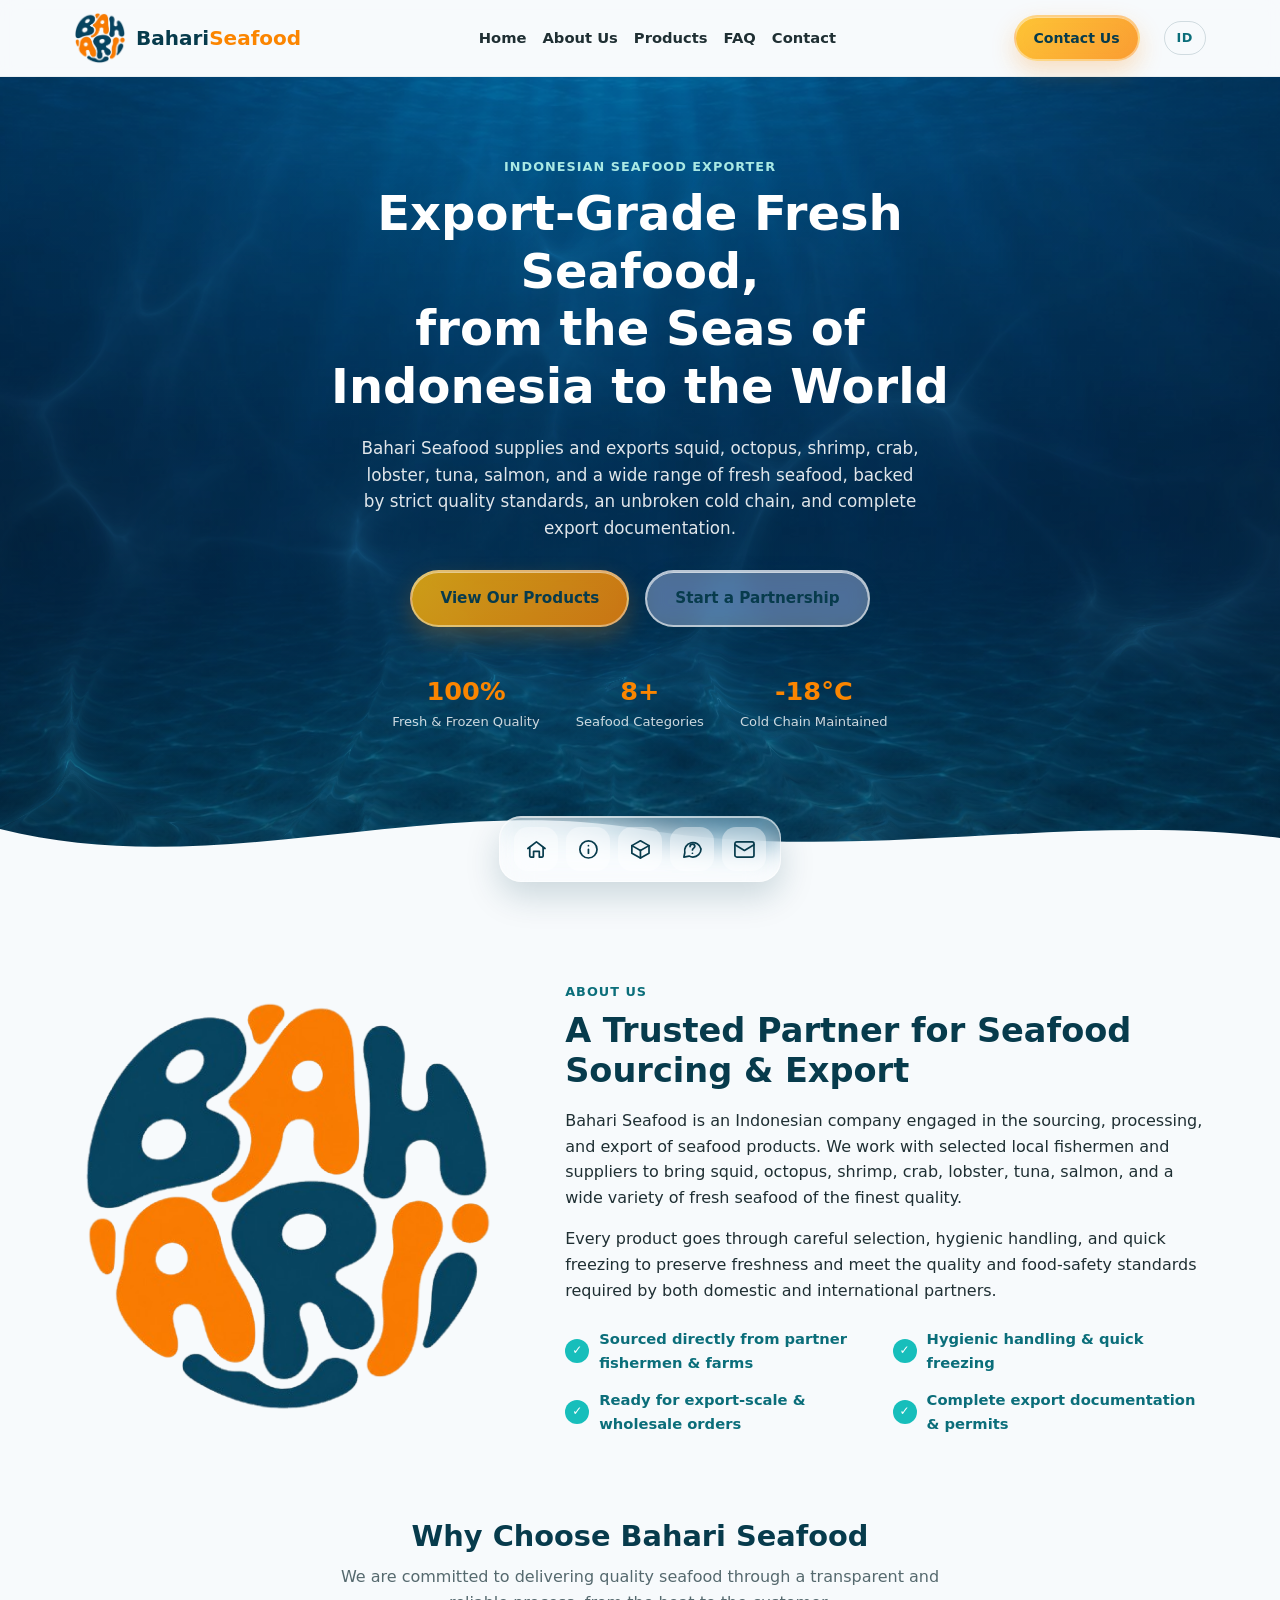
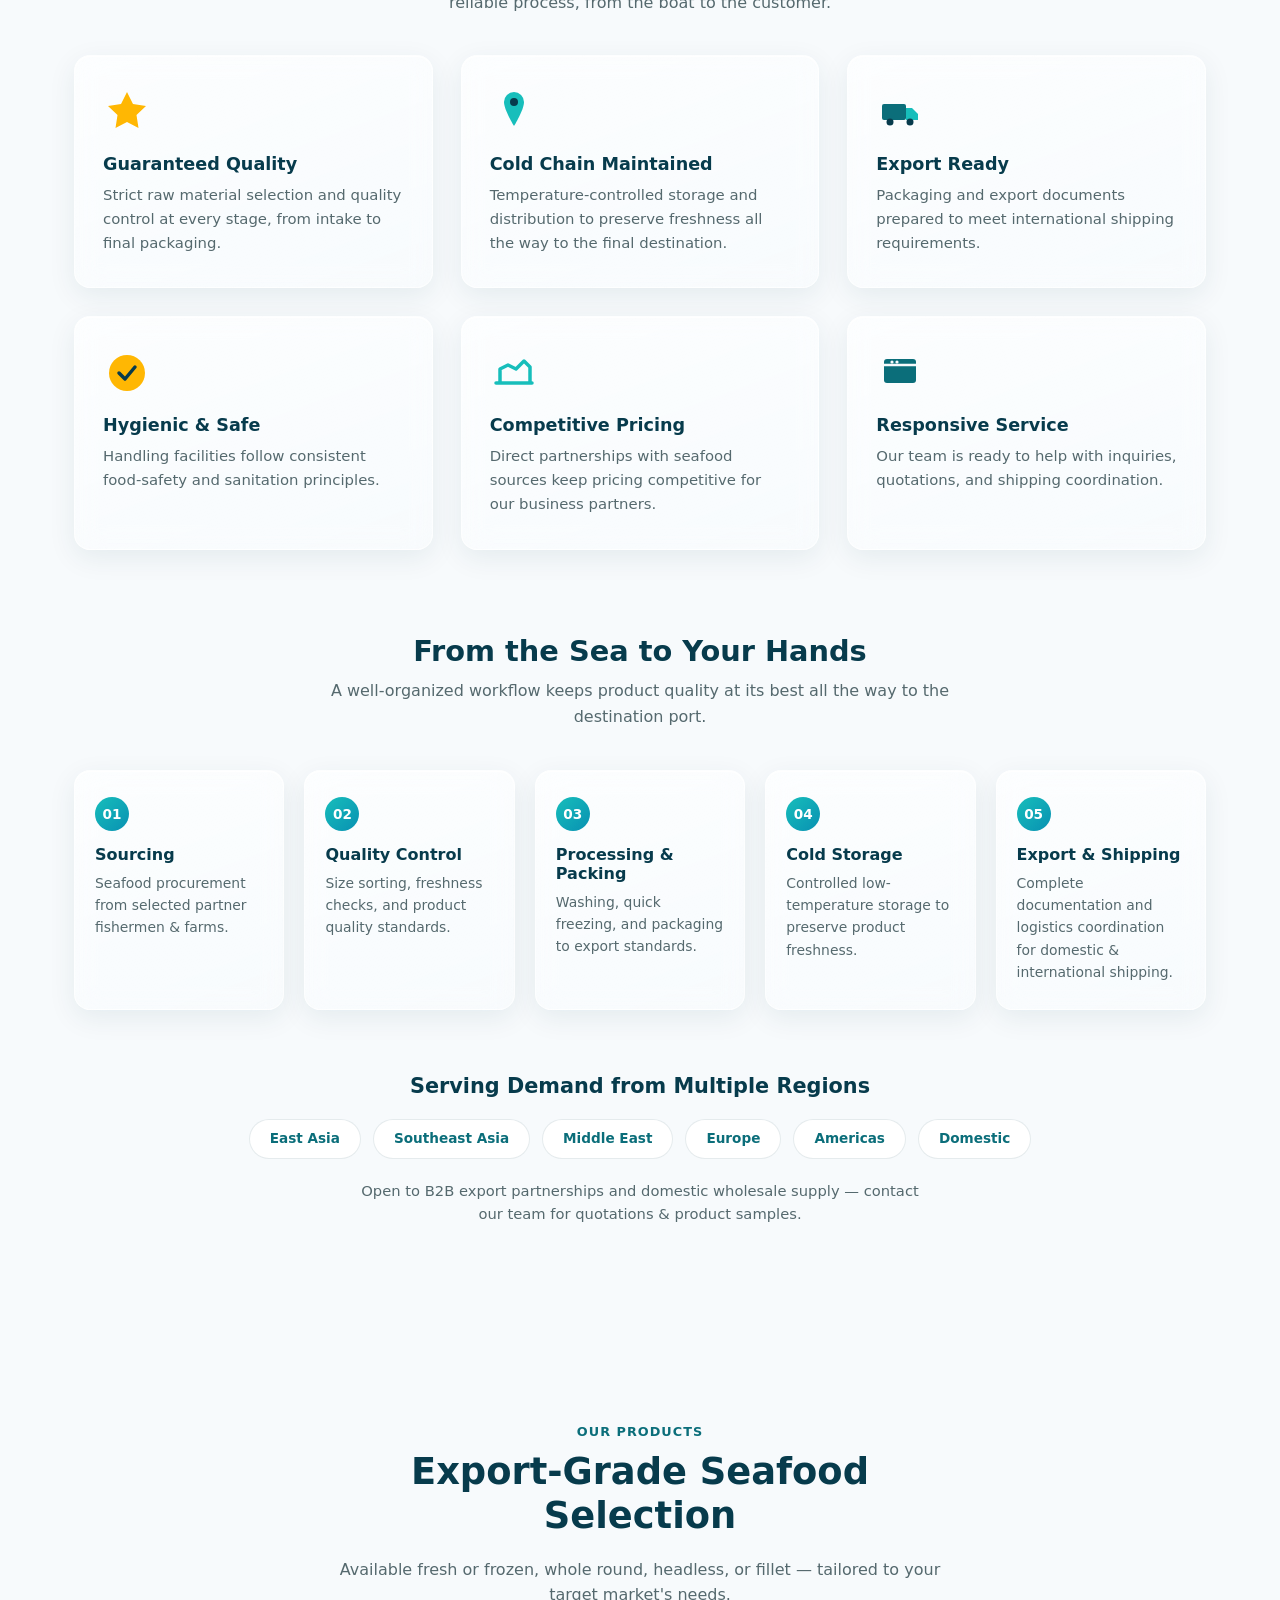
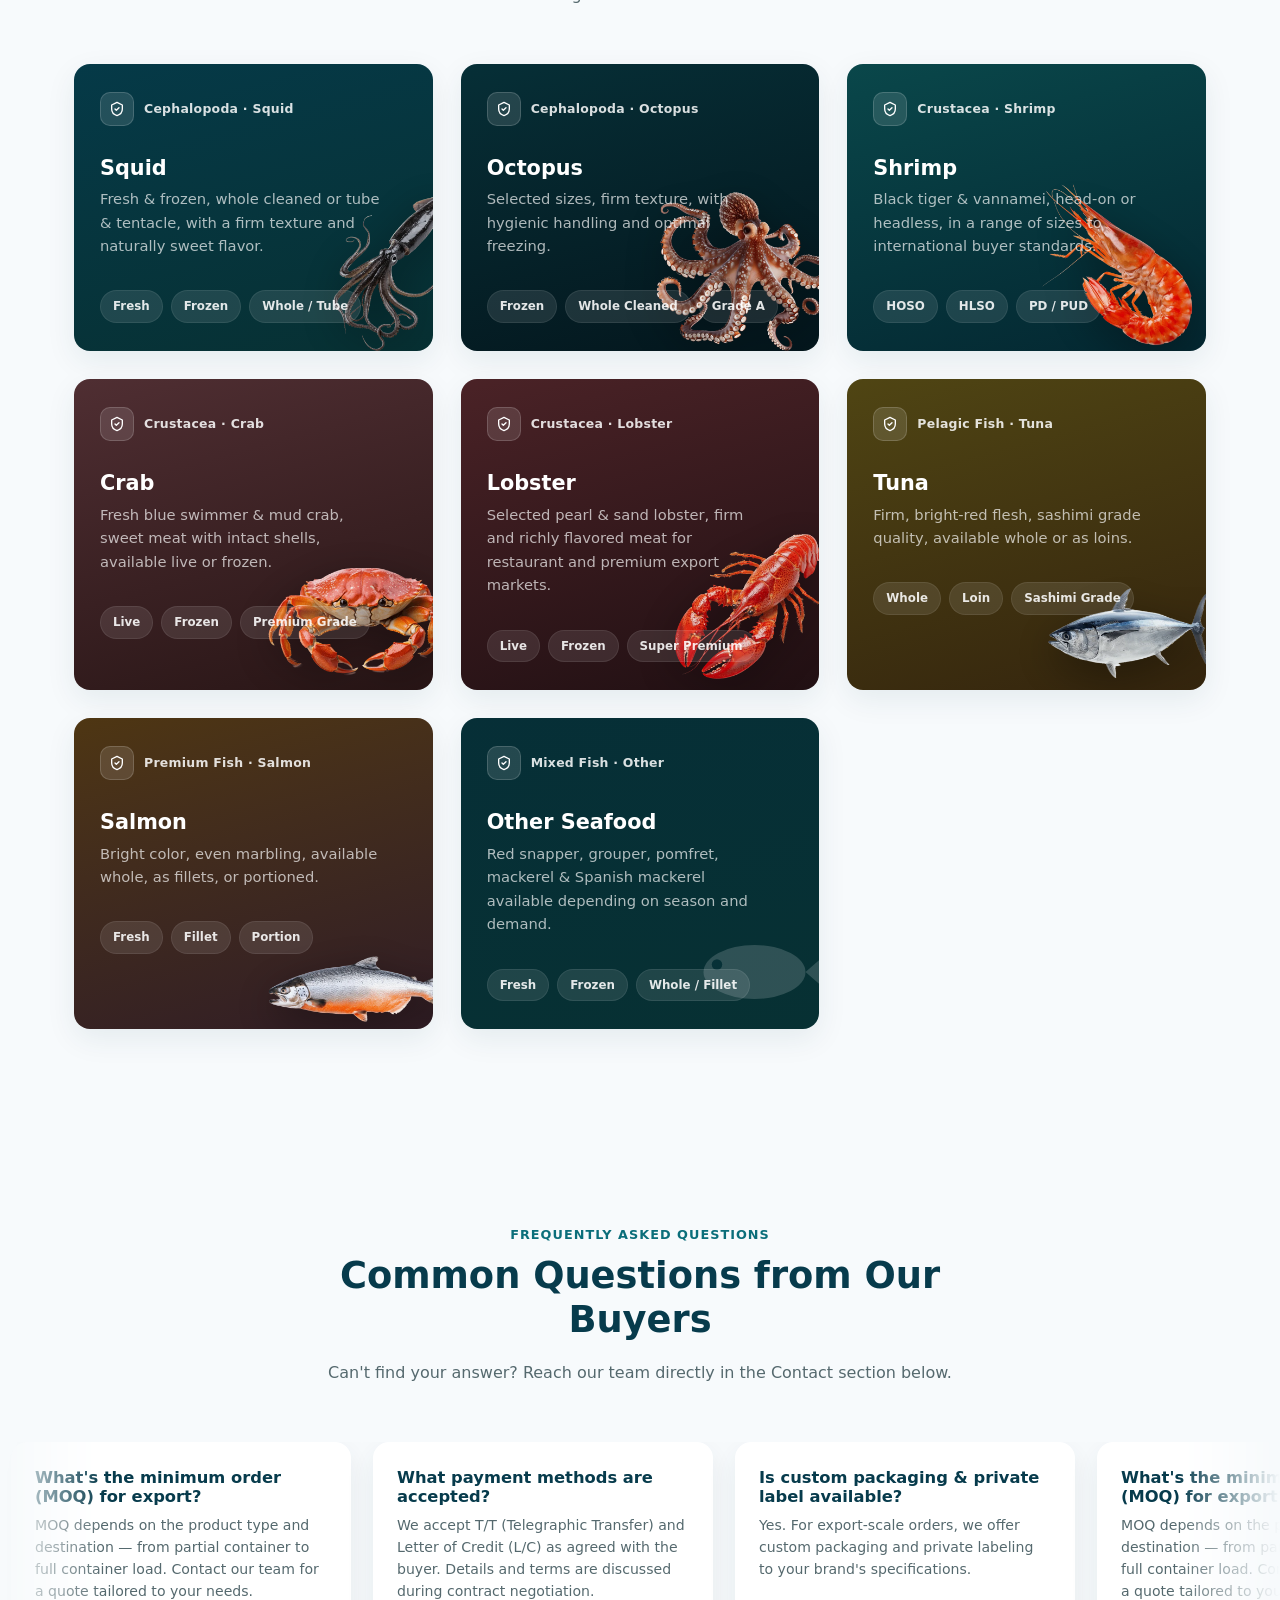
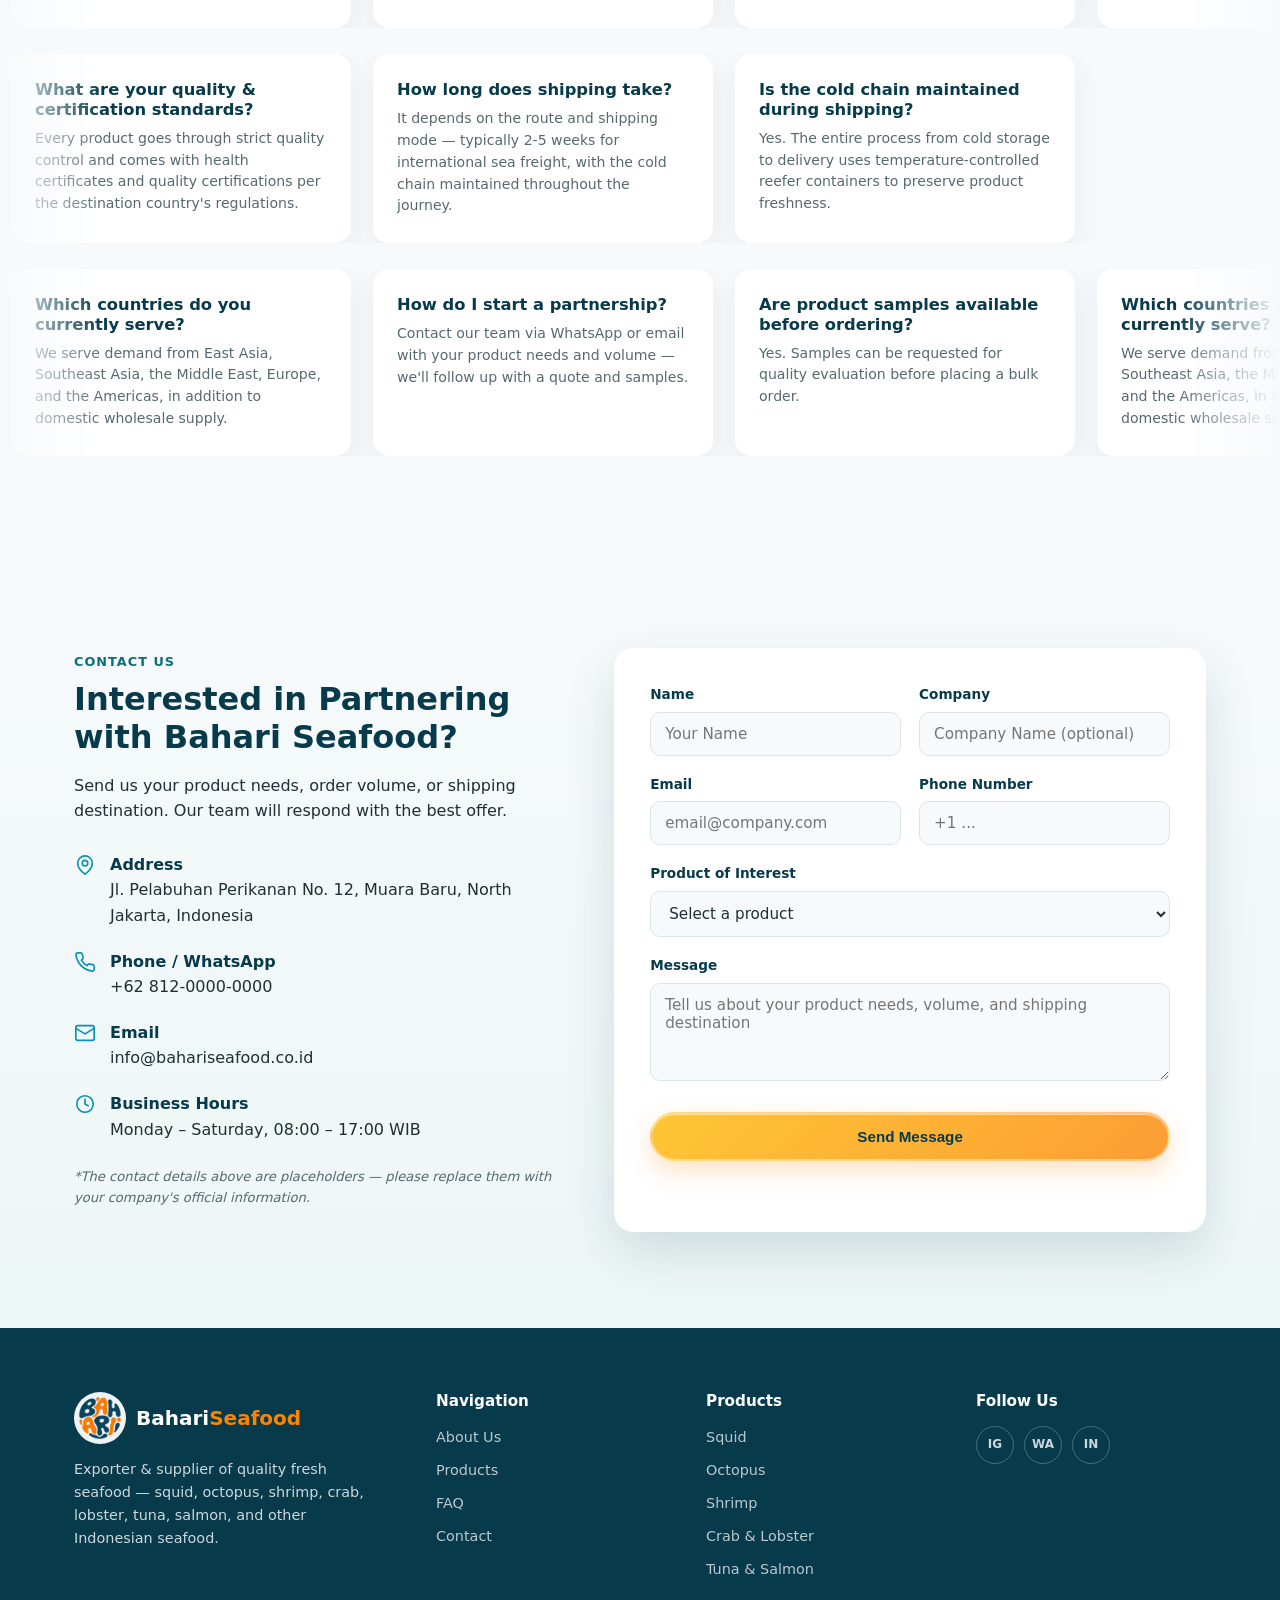
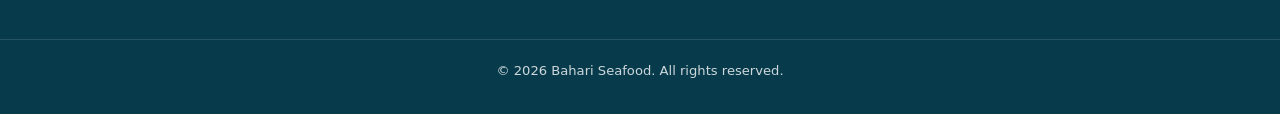
==== en/index.html @ ccca5119 "Add an English version of the site with a language switcher From a site-wide audit: the site only ex" ====
<!DOCTYPE html>
<html lang="en">
<head>
<meta charset="UTF-8">
<meta name="viewport" content="width=device-width, initial-scale=1.0">
<title>Bahari Seafood — Indonesian Fresh Seafood Exporter</title>
<meta name="description" content="Bahari Seafood is an Indonesian producer and exporter of squid, octopus, shrimp, crab, lobster, tuna, salmon, and other fresh, export-grade seafood.">
<link rel="alternate" hreflang="id" href="../index.html">
<link rel="alternate" hreflang="en" href="index.html">
<link rel="alternate" hreflang="x-default" href="../index.html">
<link rel="icon" href="../images/bahari-logo.png" type="image/png">
<link rel="stylesheet" href="../css/style.css">
</head>
<body>

<!-- ===== HEADER ===== -->
<header class="site-header" id="header">
  <div class="container header-inner">
    <a href="#home" class="logo">
      <img src="../images/bahari-logo.png" alt="Bahari Seafood" class="logo-mark logo-mark--bahari">
      <span class="logo-text">Bahari<em>Seafood</em></span>
    </a>

    <nav class="main-nav" id="mainNav">
      <a href="#home">Home</a>
      <a href="#about">About Us</a>
      <a href="#products">Products</a>
      <a href="#faq">FAQ</a>
      <a href="#contact">Contact</a>
    </nav>

    <a href="#contact" class="btn btn-primary nav-cta">Contact Us</a>

    <a href="../index.html" class="lang-switch" lang="id" hreflang="id">ID</a>

    <button class="nav-toggle" id="navToggle" aria-label="Open menu" aria-expanded="false">
      <span></span><span></span><span></span>
    </button>
  </div>
</header>
<div class="nav-backdrop" id="navBackdrop" aria-hidden="true"></div>

<main>

  <!-- ===== HERO ===== -->
  <section class="hero" id="home">
    <div class="hero-bg" aria-hidden="true"></div>
    <canvas class="hero-canvas" id="heroCanvas" aria-hidden="true"></canvas>
    <div class="hero-scrim" aria-hidden="true"></div>
    <div class="container hero-inner">
      <div class="hero-copy reveal">
        <p class="eyebrow">Indonesian Seafood Exporter</p>
        <h1>Export-Grade Fresh Seafood,<br> from the Seas of Indonesia to the World</h1>
        <p class="hero-desc">Bahari Seafood supplies and exports squid, octopus, shrimp, crab, lobster, tuna, salmon, and a wide range of fresh seafood, backed by strict quality standards, an unbroken cold chain, and complete export documentation.</p>
        <div class="hero-actions">
          <a href="#products" class="btn btn-primary">View Our Products</a>
          <a href="#contact" class="btn btn-outline">Start a Partnership</a>
        </div>
        <div class="hero-stats">
          <div class="stat"><span class="stat-num">100%</span><span class="stat-label">Fresh &amp; Frozen Quality</span></div>
          <div class="stat"><span class="stat-num">8+</span><span class="stat-label">Seafood Categories</span></div>
          <div class="stat"><span class="stat-num">-18°C</span><span class="stat-label">Cold Chain Maintained</span></div>
        </div>
      </div>
    </div>
    <svg class="hero-wave" viewBox="0 0 1440 100" preserveAspectRatio="none" aria-hidden="true"><path d="M0,40 C240,100 480,0 720,40 C960,80 1200,20 1440,50 L1440,100 L0,100 Z" fill="#F7FAFC"></path></svg>
  </section>

  <!-- ===== ABOUT US + WHY CHOOSE US + EXPORT PROCESS (combined) ===== -->
  <section class="section" id="about">
    <div class="container about-grid">
      <div class="about-visual reveal">
        <img src="../images/bahari-logo.png" alt="Bahari Seafood" class="about-logo">
      </div>
      <div class="about-copy reveal">
        <p class="eyebrow">About Us</p>
        <h2>A Trusted Partner for Seafood Sourcing &amp; Export</h2>
        <p>Bahari Seafood is an Indonesian company engaged in the sourcing, processing, and export of seafood products. We work with selected local fishermen and suppliers to bring squid, octopus, shrimp, crab, lobster, tuna, salmon, and a wide variety of fresh seafood of the finest quality.</p>
        <p>Every product goes through careful selection, hygienic handling, and quick freezing to preserve freshness and meet the quality and food-safety standards required by both domestic and international partners.</p>
        <div class="about-points">
          <div class="point"><span class="point-icon">✓</span> Sourced directly from partner fishermen &amp; farms</div>
          <div class="point"><span class="point-icon">✓</span> Hygienic handling &amp; quick freezing</div>
          <div class="point"><span class="point-icon">✓</span> Ready for export-scale &amp; wholesale orders</div>
          <div class="point"><span class="point-icon">✓</span> Complete export documentation &amp; permits</div>
        </div>
      </div>
    </div>

    <div class="container about-sub">
      <div class="about-sub-head reveal">
        <h3>Why Choose Bahari Seafood</h3>
        <p>We are committed to delivering quality seafood through a transparent and reliable process, from the boat to the customer.</p>
      </div>
      <div class="feature-grid">
        <div class="feature-card reveal">
          <div class="feature-icon"><svg viewBox="0 0 48 48"><path d="M24 4l6 12 13 2-9.5 9 2 13L24 34l-11.5 6 2-13-9.5-9 13-2z" fill="#FFB703"/></svg></div>
          <h3>Guaranteed Quality</h3>
          <p>Strict raw material selection and quality control at every stage, from intake to final packaging.</p>
        </div>
        <div class="feature-card reveal">
          <div class="feature-icon"><svg viewBox="0 0 48 48"><path d="M24 4a10 10 0 0 0-10 10c0 8 10 24 10 24s10-16 10-24A10 10 0 0 0 24 4z" fill="#17BEBB"/><circle cx="24" cy="14" r="4" fill="#073B4C"/></svg></div>
          <h3>Cold Chain Maintained</h3>
          <p>Temperature-controlled storage and distribution to preserve freshness all the way to the final destination.</p>
        </div>
        <div class="feature-card reveal">
          <div class="feature-icon"><svg viewBox="0 0 48 48"><rect x="6" y="16" width="24" height="16" rx="2" fill="#0B6E7A"/><path d="M30 20h6l6 6v6h-12z" fill="#17BEBB"/><circle cx="14" cy="34" r="3.5" fill="#073B4C"/><circle cx="34" cy="34" r="3.5" fill="#073B4C"/></svg></div>
          <h3>Export Ready</h3>
          <p>Packaging and export documents prepared to meet international shipping requirements.</p>
        </div>
        <div class="feature-card reveal">
          <div class="feature-icon"><svg viewBox="0 0 48 48"><circle cx="24" cy="24" r="18" fill="#FFB703"/><path d="M16 24l6 6 10-12" stroke="#073B4C" stroke-width="3.5" fill="none" stroke-linecap="round" stroke-linejoin="round"/></svg></div>
          <h3>Hygienic &amp; Safe</h3>
          <p>Handling facilities follow consistent food-safety and sanitation principles.</p>
        </div>
        <div class="feature-card reveal">
          <div class="feature-icon"><svg viewBox="0 0 48 48"><path d="M6 34h36M10 34V20l8-4 8 4 8-8 6 6v16" stroke="#17BEBB" stroke-width="3.5" fill="none" stroke-linecap="round" stroke-linejoin="round"/></svg></div>
          <h3>Competitive Pricing</h3>
          <p>Direct partnerships with seafood sources keep pricing competitive for our business partners.</p>
        </div>
        <div class="feature-card reveal">
          <div class="feature-icon"><svg viewBox="0 0 48 48"><rect x="8" y="10" width="32" height="24" rx="3" fill="#0B6E7A"/><path d="M8 16h32" stroke="#F7FAFC" stroke-width="2.5"/><circle cx="16" cy="13" r="1.6" fill="#F7FAFC"/><circle cx="21" cy="13" r="1.6" fill="#F7FAFC"/></svg></div>
          <h3>Responsive Service</h3>
          <p>Our team is ready to help with inquiries, quotations, and shipping coordination.</p>
        </div>
      </div>
    </div>

    <div class="container about-sub">
      <div class="about-sub-head reveal">
        <h3>From the Sea to Your Hands</h3>
        <p>A well-organized workflow keeps product quality at its best all the way to the destination port.</p>
      </div>
      <div class="process-grid">
        <div class="process-step reveal">
          <span class="process-num">01</span>
          <h3>Sourcing</h3>
          <p>Seafood procurement from selected partner fishermen &amp; farms.</p>
        </div>
        <div class="process-step reveal">
          <span class="process-num">02</span>
          <h3>Quality Control</h3>
          <p>Size sorting, freshness checks, and product quality standards.</p>
        </div>
        <div class="process-step reveal">
          <span class="process-num">03</span>
          <h3>Processing &amp; Packing</h3>
          <p>Washing, quick freezing, and packaging to export standards.</p>
        </div>
        <div class="process-step reveal">
          <span class="process-num">04</span>
          <h3>Cold Storage</h3>
          <p>Controlled low-temperature storage to preserve product freshness.</p>
        </div>
        <div class="process-step reveal">
          <span class="process-num">05</span>
          <h3>Export &amp; Shipping</h3>
          <p>Complete documentation and logistics coordination for domestic &amp; international shipping.</p>
        </div>
      </div>

      <div class="markets reveal">
        <h3>Serving Demand from Multiple Regions</h3>
        <div class="market-tags">
          <span>East Asia</span>
          <span>Southeast Asia</span>
          <span>Middle East</span>
          <span>Europe</span>
          <span>Americas</span>
          <span>Domestic</span>
        </div>
        <p class="markets-note">Open to B2B export partnerships and domestic wholesale supply — contact our team for quotations &amp; product samples.</p>
      </div>
    </div>
  </section>

  <!-- ===== PRODUCTS ===== -->
  <section class="section" id="products">
    <div class="container">
      <div class="section-head reveal">
        <p class="eyebrow">Our Products</p>
        <h2>Export-Grade Seafood Selection</h2>
        <p class="section-sub">Available fresh or frozen, whole round, headless, or fillet — tailored to your target market's needs.</p>
      </div>

      <div class="product-grid">

        <article class="product-card reveal" style="--c1:#0891B2;--c2:#17BEBB">
          <div class="card-decor card-decor--photo" aria-hidden="true">
            <img src="../images/cumi.webp" alt="" loading="lazy" width="467" height="700">
          </div>
          <div class="card-badge">
            <span class="card-badge-icon"><svg viewBox="0 0 24 24" fill="none" stroke="currentColor" stroke-width="2" stroke-linecap="round" stroke-linejoin="round"><path d="M12 2l8 4v6c0 5-3.5 8.5-8 10-4.5-1.5-8-5-8-10V6l8-4z"/><path d="M9 12l2 2 4-4"/></svg></span>
            <span class="card-badge-label">Cephalopoda &middot; Squid</span>
          </div>
          <h3>Squid</h3>
          <p>Fresh &amp; frozen, whole cleaned or tube &amp; tentacle, with a firm texture and naturally sweet flavor.</p>
          <div class="tags"><span>Fresh</span><span>Frozen</span><span>Whole / Tube</span></div>
        </article>

        <article class="product-card reveal" style="--c1:#0B6E7A;--c2:#073B4C">
          <div class="card-decor card-decor--photo" aria-hidden="true">
            <img src="../images/gurita.webp" alt="" loading="lazy" width="700" height="700">
          </div>
          <div class="card-badge">
            <span class="card-badge-icon"><svg viewBox="0 0 24 24" fill="none" stroke="currentColor" stroke-width="2" stroke-linecap="round" stroke-linejoin="round"><path d="M12 2l8 4v6c0 5-3.5 8.5-8 10-4.5-1.5-8-5-8-10V6l8-4z"/><path d="M9 12l2 2 4-4"/></svg></span>
            <span class="card-badge-label">Cephalopoda &middot; Octopus</span>
          </div>
          <h3>Octopus</h3>
          <p>Selected sizes, firm texture, with hygienic handling and optimal freezing.</p>
          <div class="tags"><span>Frozen</span><span>Whole Cleaned</span><span>Grade A</span></div>
        </article>

        <article class="product-card reveal" style="--c1:#17BEBB;--c2:#0891B2">
          <div class="card-decor card-decor--photo" aria-hidden="true">
            <img src="../images/udang.webp" alt="" loading="lazy" width="700" height="700">
          </div>
          <div class="card-badge">
            <span class="card-badge-icon"><svg viewBox="0 0 24 24" fill="none" stroke="currentColor" stroke-width="2" stroke-linecap="round" stroke-linejoin="round"><path d="M12 2l8 4v6c0 5-3.5 8.5-8 10-4.5-1.5-8-5-8-10V6l8-4z"/><path d="M9 12l2 2 4-4"/></svg></span>
            <span class="card-badge-label">Crustacea &middot; Shrimp</span>
          </div>
          <h3>Shrimp</h3>
          <p>Black tiger &amp; vannamei, head-on or headless, in a range of sizes to international buyer standards.</p>
          <div class="tags"><span>HOSO</span><span>HLSO</span><span>PD / PUD</span></div>
        </article>

        <article class="product-card reveal" style="--c1:#FF6B6B;--c2:#C0392B">
          <div class="card-decor card-decor--photo" aria-hidden="true">
            <img src="../images/kepiting.webp" alt="" loading="lazy" width="700" height="700">
          </div>
          <div class="card-badge">
            <span class="card-badge-icon"><svg viewBox="0 0 24 24" fill="none" stroke="currentColor" stroke-width="2" stroke-linecap="round" stroke-linejoin="round"><path d="M12 2l8 4v6c0 5-3.5 8.5-8 10-4.5-1.5-8-5-8-10V6l8-4z"/><path d="M9 12l2 2 4-4"/></svg></span>
            <span class="card-badge-label">Crustacea &middot; Crab</span>
          </div>
          <h3>Crab</h3>
          <p>Fresh blue swimmer &amp; mud crab, sweet meat with intact shells, available live or frozen.</p>
          <div class="tags"><span>Live</span><span>Frozen</span><span>Premium Grade</span></div>
        </article>

        <article class="product-card reveal" style="--c1:#EF4444;--c2:#991B1B">
          <div class="card-decor card-decor--photo" aria-hidden="true">
            <img src="../images/lobster.webp" alt="" loading="lazy" width="700" height="700">
          </div>
          <div class="card-badge">
            <span class="card-badge-icon"><svg viewBox="0 0 24 24" fill="none" stroke="currentColor" stroke-width="2" stroke-linecap="round" stroke-linejoin="round"><path d="M12 2l8 4v6c0 5-3.5 8.5-8 10-4.5-1.5-8-5-8-10V6l8-4z"/><path d="M9 12l2 2 4-4"/></svg></span>
            <span class="card-badge-label">Crustacea &middot; Lobster</span>
          </div>
          <h3>Lobster</h3>
          <p>Selected pearl &amp; sand lobster, firm and richly flavored meat for restaurant and premium export markets.</p>
          <div class="tags"><span>Live</span><span>Frozen</span><span>Super Premium</span></div>
        </article>

        <article class="product-card reveal" style="--c1:#FFB703;--c2:#FB8500">
          <div class="card-decor card-decor--photo" aria-hidden="true">
            <img src="../images/tuna.webp" alt="" loading="lazy" width="700" height="467">
          </div>
          <div class="card-badge">
            <span class="card-badge-icon"><svg viewBox="0 0 24 24" fill="none" stroke="currentColor" stroke-width="2" stroke-linecap="round" stroke-linejoin="round"><path d="M12 2l8 4v6c0 5-3.5 8.5-8 10-4.5-1.5-8-5-8-10V6l8-4z"/><path d="M9 12l2 2 4-4"/></svg></span>
            <span class="card-badge-label">Pelagic Fish &middot; Tuna</span>
          </div>
          <h3>Tuna</h3>
          <p>Firm, bright-red flesh, sashimi grade quality, available whole or as loins.</p>
          <div class="tags"><span>Whole</span><span>Loin</span><span>Sashimi Grade</span></div>
        </article>

        <article class="product-card reveal" style="--c1:#FB8500;--c2:#E85D75">
          <div class="card-decor card-decor--photo" aria-hidden="true">
            <img src="../images/salmon.webp" alt="" loading="lazy" width="700" height="392">
          </div>
          <div class="card-badge">
            <span class="card-badge-icon"><svg viewBox="0 0 24 24" fill="none" stroke="currentColor" stroke-width="2" stroke-linecap="round" stroke-linejoin="round"><path d="M12 2l8 4v6c0 5-3.5 8.5-8 10-4.5-1.5-8-5-8-10V6l8-4z"/><path d="M9 12l2 2 4-4"/></svg></span>
            <span class="card-badge-label">Premium Fish &middot; Salmon</span>
          </div>
          <h3>Salmon</h3>
          <p>Bright color, even marbling, available whole, as fillets, or portioned.</p>
          <div class="tags"><span>Fresh</span><span>Fillet</span><span>Portion</span></div>
        </article>

        <article class="product-card reveal" style="--c1:#0B6E7A;--c2:#17BEBB">
          <div class="card-decor" aria-hidden="true">
            <svg viewBox="0 0 100 100"><ellipse cx="45" cy="50" rx="34" ry="18" fill="#fff"/><path d="M79 50l16-14v28z" fill="#fff"/><circle cx="20" cy="45" r="3.5" fill="#073B4C"/></svg>
          </div>
          <div class="card-badge">
            <span class="card-badge-icon"><svg viewBox="0 0 24 24" fill="none" stroke="currentColor" stroke-width="2" stroke-linecap="round" stroke-linejoin="round"><path d="M12 2l8 4v6c0 5-3.5 8.5-8 10-4.5-1.5-8-5-8-10V6l8-4z"/><path d="M9 12l2 2 4-4"/></svg></span>
            <span class="card-badge-label">Mixed Fish &middot; Other</span>
          </div>
          <h3>Other Seafood</h3>
          <p>Red snapper, grouper, pomfret, mackerel &amp; Spanish mackerel available depending on season and demand.</p>
          <div class="tags"><span>Fresh</span><span>Frozen</span><span>Whole / Fillet</span></div>
        </article>

      </div>
    </div>
  </section>

  <!-- ===== FAQ ===== -->
  <section class="section faq-section" id="faq">
    <div class="container">
      <div class="section-head reveal">
        <p class="eyebrow">Frequently Asked Questions</p>
        <h2>Common Questions from Our Buyers</h2>
        <p class="section-sub">Can't find your answer? Reach our team directly in the Contact section below.</p>
      </div>
    </div>

    <div class="faq-rows reveal">
      <div class="faq-scroller" tabindex="0" role="group" aria-label="FAQ list 1 of 3, auto-scrolling — press Tab to pause">
        <div class="faq-track" style="--duration:55s">
          <div class="faq-group">
            <div class="faq-card">
              <h3>What's the minimum order (MOQ) for export?</h3>
              <p>MOQ depends on the product type and destination — from partial container to full container load. Contact our team for a quote tailored to your needs.</p>
            </div>
            <div class="faq-card">
              <h3>What payment methods are accepted?</h3>
              <p>We accept T/T (Telegraphic Transfer) and Letter of Credit (L/C) as agreed with the buyer. Details and terms are discussed during contract negotiation.</p>
            </div>
            <div class="faq-card">
              <h3>Is custom packaging &amp; private label available?</h3>
              <p>Yes. For export-scale orders, we offer custom packaging and private labeling to your brand's specifications.</p>
            </div>
          </div>
          <div class="faq-group" aria-hidden="true">
            <div class="faq-card">
              <h3>What's the minimum order (MOQ) for export?</h3>
              <p>MOQ depends on the product type and destination — from partial container to full container load. Contact our team for a quote tailored to your needs.</p>
            </div>
            <div class="faq-card">
              <h3>What payment methods are accepted?</h3>
              <p>We accept T/T (Telegraphic Transfer) and Letter of Credit (L/C) as agreed with the buyer. Details and terms are discussed during contract negotiation.</p>
            </div>
            <div class="faq-card">
              <h3>Is custom packaging &amp; private label available?</h3>
              <p>Yes. For export-scale orders, we offer custom packaging and private labeling to your brand's specifications.</p>
            </div>
          </div>
        </div>
      </div>

      <div class="faq-scroller" tabindex="0" role="group" aria-label="FAQ list 2 of 3, auto-scrolling — press Tab to pause">
        <div class="faq-track faq-track--reverse" style="--duration:45s">
          <div class="faq-group">
            <div class="faq-card">
              <h3>What are your quality &amp; certification standards?</h3>
              <p>Every product goes through strict quality control and comes with health certificates and quality certifications per the destination country's regulations.</p>
            </div>
            <div class="faq-card">
              <h3>How long does shipping take?</h3>
              <p>It depends on the route and shipping mode — typically 2-5 weeks for international sea freight, with the cold chain maintained throughout the journey.</p>
            </div>
            <div class="faq-card">
              <h3>Is the cold chain maintained during shipping?</h3>
              <p>Yes. The entire process from cold storage to delivery uses temperature-controlled reefer containers to preserve product freshness.</p>
            </div>
          </div>
          <div class="faq-group" aria-hidden="true">
            <div class="faq-card">
              <h3>What are your quality &amp; certification standards?</h3>
              <p>Every product goes through strict quality control and comes with health certificates and quality certifications per the destination country's regulations.</p>
            </div>
            <div class="faq-card">
              <h3>How long does shipping take?</h3>
              <p>It depends on the route and shipping mode — typically 2-5 weeks for international sea freight, with the cold chain maintained throughout the journey.</p>
            </div>
            <div class="faq-card">
              <h3>Is the cold chain maintained during shipping?</h3>
              <p>Yes. The entire process from cold storage to delivery uses temperature-controlled reefer containers to preserve product freshness.</p>
            </div>
          </div>
        </div>
      </div>

      <div class="faq-scroller" tabindex="0" role="group" aria-label="FAQ list 3 of 3, auto-scrolling — press Tab to pause">
        <div class="faq-track" style="--duration:60s">
          <div class="faq-group">
            <div class="faq-card">
              <h3>Which countries do you currently serve?</h3>
              <p>We serve demand from East Asia, Southeast Asia, the Middle East, Europe, and the Americas, in addition to domestic wholesale supply.</p>
            </div>
            <div class="faq-card">
              <h3>How do I start a partnership?</h3>
              <p>Contact our team via WhatsApp or email with your product needs and volume — we'll follow up with a quote and samples.</p>
            </div>
            <div class="faq-card">
              <h3>Are product samples available before ordering?</h3>
              <p>Yes. Samples can be requested for quality evaluation before placing a bulk order.</p>
            </div>
          </div>
          <div class="faq-group" aria-hidden="true">
            <div class="faq-card">
              <h3>Which countries do you currently serve?</h3>
              <p>We serve demand from East Asia, Southeast Asia, the Middle East, Europe, and the Americas, in addition to domestic wholesale supply.</p>
            </div>
            <div class="faq-card">
              <h3>How do I start a partnership?</h3>
              <p>Contact our team via WhatsApp or email with your product needs and volume — we'll follow up with a quote and samples.</p>
            </div>
            <div class="faq-card">
              <h3>Are product samples available before ordering?</h3>
              <p>Yes. Samples can be requested for quality evaluation before placing a bulk order.</p>
            </div>
          </div>
        </div>
      </div>
    </div>
  </section>

  <!-- ===== CONTACT ===== -->
  <section class="section contact-section" id="contact">
    <div class="container contact-grid">
      <div class="contact-info reveal">
        <p class="eyebrow">Contact Us</p>
        <h2>Interested in Partnering with Bahari Seafood?</h2>
        <p>Send us your product needs, order volume, or shipping destination. Our team will respond with the best offer.</p>

        <ul class="contact-list">
          <li>
            <span class="contact-icon" aria-hidden="true"><svg viewBox="0 0 24 24" fill="none" stroke="currentColor" stroke-width="1.8" stroke-linecap="round" stroke-linejoin="round"><path d="M20 10c0 6-8 12-8 12s-8-6-8-12a8 8 0 0 1 16 0z"/><circle cx="12" cy="10" r="3"/></svg></span>
            <div><strong>Address</strong><br>Jl. Pelabuhan Perikanan No. 12, Muara Baru, North Jakarta, Indonesia</div>
          </li>
          <li>
            <span class="contact-icon" aria-hidden="true"><svg viewBox="0 0 24 24" fill="none" stroke="currentColor" stroke-width="1.8" stroke-linecap="round" stroke-linejoin="round"><path d="M22 16.92v3a2 2 0 0 1-2.18 2 19.79 19.79 0 0 1-8.63-3.07 19.5 19.5 0 0 1-6-6 19.79 19.79 0 0 1-3.07-8.67A2 2 0 0 1 4.11 2h3a2 2 0 0 1 2 1.72c.127.96.362 1.903.7 2.81a2 2 0 0 1-.45 2.11L8.09 9.91a16 16 0 0 0 6 6l1.27-1.27a2 2 0 0 1 2.11-.45c.907.338 1.85.573 2.81.7A2 2 0 0 1 22 16.92z"/></svg></span>
            <div><strong>Phone / WhatsApp</strong><br>+62 812-0000-0000</div>
          </li>
          <li>
            <span class="contact-icon" aria-hidden="true"><svg viewBox="0 0 24 24" fill="none" stroke="currentColor" stroke-width="1.8" stroke-linecap="round" stroke-linejoin="round"><rect x="2" y="4" width="20" height="16" rx="2"/><path d="M2 7l10 6 10-6"/></svg></span>
            <div><strong>Email</strong><br>info@bahariseafood.co.id</div>
          </li>
          <li>
            <span class="contact-icon" aria-hidden="true"><svg viewBox="0 0 24 24" fill="none" stroke="currentColor" stroke-width="1.8" stroke-linecap="round" stroke-linejoin="round"><circle cx="12" cy="12" r="9"/><path d="M12 7v5l3.5 2"/></svg></span>
            <div><strong>Business Hours</strong><br>Monday – Saturday, 08:00 – 17:00 WIB</div>
          </li>
        </ul>

        <p class="contact-note">*The contact details above are placeholders — please replace them with your company's official information.</p>
      </div>

      <form class="contact-form reveal" id="contactForm">
        <div class="form-row">
          <div class="form-group">
            <label for="name">Name</label>
            <input type="text" id="name" name="name" placeholder="Your Name" required>
          </div>
          <div class="form-group">
            <label for="company">Company</label>
            <input type="text" id="company" name="company" placeholder="Company Name (optional)">
          </div>
        </div>
        <div class="form-row">
          <div class="form-group">
            <label for="email">Email</label>
            <input type="email" id="email" name="email" placeholder="email@company.com" required>
          </div>
          <div class="form-group">
            <label for="phone">Phone Number</label>
            <input type="tel" id="phone" name="phone" placeholder="+1 ...">
          </div>
        </div>
        <div class="form-group">
          <label for="product">Product of Interest</label>
          <select id="product" name="product">
            <option value="">Select a product</option>
            <option value="cumi">Squid</option>
            <option value="gurita">Octopus</option>
            <option value="udang">Shrimp</option>
            <option value="tuna">Tuna</option>
            <option value="salmon">Salmon</option>
            <option value="lainnya">Other Seafood</option>
          </select>
        </div>
        <div class="form-group">
          <label for="message">Message</label>
          <textarea id="message" name="message" rows="4" placeholder="Tell us about your product needs, volume, and shipping destination" required></textarea>
        </div>
        <button type="submit" class="btn btn-primary form-submit">Send Message</button>
        <p class="form-status" id="formStatus" role="status"></p>
      </form>
    </div>
  </section>

</main>

<!-- ===== FOOTER ===== -->
<footer class="site-footer">
  <div class="container footer-inner">
    <div class="footer-brand">
      <a href="#home" class="logo">
        <img src="../images/bahari-logo.png" alt="Bahari Seafood" class="logo-mark logo-mark--bahari">
        <span class="logo-text">Bahari<em>Seafood</em></span>
      </a>
      <p>Exporter &amp; supplier of quality fresh seafood — squid, octopus, shrimp, crab, lobster, tuna, salmon, and other Indonesian seafood.</p>
    </div>
    <div class="footer-links">
      <h4>Navigation</h4>
      <a href="#about">About Us</a>
      <a href="#products">Products</a>
      <a href="#faq">FAQ</a>
      <a href="#contact">Contact</a>
    </div>
    <div class="footer-links">
      <h4>Products</h4>
      <a href="#products">Squid</a>
      <a href="#products">Octopus</a>
      <a href="#products">Shrimp</a>
      <a href="#products">Crab &amp; Lobster</a>
      <a href="#products">Tuna &amp; Salmon</a>
    </div>
    <div class="footer-social">
      <h4>Follow Us</h4>
      <div class="social-icons">
        <a href="#" aria-label="Instagram">IG</a>
        <a href="#" aria-label="WhatsApp">WA</a>
        <a href="#" aria-label="LinkedIn">IN</a>
      </div>
    </div>
  </div>
  <div class="footer-bottom">
    <div class="container">
      <p>© <span id="year"></span> Bahari Seafood. All rights reserved.</p>
    </div>
  </div>
</footer>

<button class="back-to-top" id="backToTop" aria-label="Back to top">↑</button>

<!-- ===== QUICK NAV DOCK ===== -->
<nav class="dock" aria-label="Quick navigation">
  <div class="dock-panel" id="dockPanel">
    <a href="#home" class="dock-item">
      <span class="dock-tooltip">Home</span>
      <svg class="dock-icon" viewBox="0 0 24 24" fill="none" stroke="currentColor" stroke-width="1.8" stroke-linecap="round" stroke-linejoin="round" aria-hidden="true"><path d="M3 11l9-7 9 7"/><path d="M5 10v9a1 1 0 0 0 1 1h3v-6h6v6h3a1 1 0 0 0 1-1v-9"/></svg>
    </a>
    <a href="#about" class="dock-item">
      <span class="dock-tooltip">About Us</span>
      <svg class="dock-icon" viewBox="0 0 24 24" fill="none" stroke="currentColor" stroke-width="1.8" stroke-linecap="round" stroke-linejoin="round" aria-hidden="true"><circle cx="12" cy="12" r="9"/><line x1="12" y1="16" x2="12" y2="12"/><line x1="12" y1="8" x2="12.01" y2="8"/></svg>
    </a>
    <a href="#products" class="dock-item">
      <span class="dock-tooltip">Products</span>
      <svg class="dock-icon" viewBox="0 0 24 24" fill="none" stroke="currentColor" stroke-width="1.8" stroke-linecap="round" stroke-linejoin="round" aria-hidden="true"><path d="M21 8l-9-5-9 5 9 5 9-5z"/><path d="M3 8v8l9 5 9-5V8"/><path d="M12 13v8"/></svg>
    </a>
    <a href="#faq" class="dock-item">
      <span class="dock-tooltip">FAQ</span>
      <svg class="dock-icon" viewBox="0 0 24 24" fill="none" stroke="currentColor" stroke-width="1.8" stroke-linecap="round" stroke-linejoin="round" aria-hidden="true"><path d="M21 11.5a8.5 8.5 0 0 1-8.5 8.5 8.4 8.4 0 0 1-4-1L3 20l1-4.5A8.5 8.5 0 1 1 21 11.5z"/><path d="M9.5 9a2.5 2.5 0 0 1 5 0c0 1.5-2.5 1.7-2.5 3.5"/><line x1="12" y1="16" x2="12.01" y2="16"/></svg>
    </a>
    <a href="#contact" class="dock-item">
      <span class="dock-tooltip">Contact</span>
      <svg class="dock-icon" viewBox="0 0 24 24" fill="none" stroke="currentColor" stroke-width="1.8" stroke-linecap="round" stroke-linejoin="round" aria-hidden="true"><rect x="2" y="4" width="20" height="16" rx="2"/><path d="M2 7l10 6 10-6"/></svg>
    </a>
  </div>
</nav>

<script src="../js/hero-ripple.js"></script>
<script src="../js/dock.js"></script>
<script src="../js/main.js"></script>
</body>
</html>
---- css/style.css ----
/* ===== Bahari Seafood — Stylesheet ===== */

:root {
  --deep: #073B4C;
  --deep-2: #0B6E7A;
  --teal: #17BEBB;
  --teal-2: #0891B2;
  --gold: #FFB703;
  --gold-2: #FB8500;
  --bg: #F7FAFC;
  --bg-alt: #EDF6F6;
  --text: #1F2F33;
  --text-muted: #55696E;
  --white: #FFFFFF;
  --radius: 16px;
  --shadow: 0 10px 30px rgba(7, 59, 76, 0.08);
  --shadow-lg: 0 20px 50px rgba(7, 59, 76, 0.14);
  --container: 1180px;
}

/* Spacing (padding/margin/gap) follows a 2px rhythm throughout this file —
   the handful of odd-numbered values below were one-off drift from that and
   have been snapped to it. */

* { box-sizing: border-box; }
html { scroll-behavior: smooth; scroll-padding-top: 88px; }
body {
  margin: 0;
  font-family: "Segoe UI", system-ui, -apple-system, "Helvetica Neue", Arial, sans-serif;
  color: var(--text);
  background: var(--bg);
  line-height: 1.6;
}
img, svg { display: block; max-width: 100%; }
a { color: inherit; text-decoration: none; }
ul { list-style: none; margin: 0; padding: 0; }
h1, h2, h3, h4 { line-height: 1.2; margin: 0 0 .5em; color: var(--deep); }
p { margin: 0 0 1em; }

.container {
  width: 100%;
  max-width: var(--container);
  margin: 0 auto;
  padding: 0 24px;
}

.eyebrow {
  display: inline-block;
  /* var(--deep-2), not --teal-2 — --teal-2 only hits 3.51:1 against the
     section backgrounds, short of the 4.5:1 needed for normal-weight/size
     text under WCAG AA. */
  color: var(--deep-2);
  font-weight: 700;
  letter-spacing: .08em;
  text-transform: uppercase;
  font-size: .8rem;
  margin-bottom: .6em;
}

.section { padding: 96px 0; scroll-margin-top: -80px; }
.section-alt { background: var(--bg-alt); }
.section-head { max-width: 640px; margin: 0 auto 56px; text-align: center; }
.section-head h2 { font-size: clamp(1.6rem, 3vw, 2.3rem); }
.section-sub { color: var(--text-muted); margin: 0; }

/* ===== Buttons ===== */
.btn {
  display: inline-flex;
  align-items: center;
  justify-content: center;
  padding: 14px 28px;
  border-radius: 999px;
  font-weight: 600;
  font-size: .95rem;
  border: 2px solid transparent;
  cursor: pointer;
  transition: transform .2s ease, box-shadow .2s ease, background .2s ease, color .2s ease;
}
.btn-primary {
  background: linear-gradient(135deg, rgba(255,183,3,0.8), rgba(251,133,0,0.8));
  backdrop-filter: blur(12px) saturate(160%);
  -webkit-backdrop-filter: blur(12px) saturate(160%);
  border-color: rgba(255,255,255,0.4);
  color: var(--deep);
  box-shadow: 0 10px 24px rgba(251, 133, 0, 0.24), inset 0 1px 0 rgba(255,255,255,0.5);
}
.btn-primary:hover { transform: translateY(-2px); box-shadow: 0 14px 30px rgba(251, 133, 0, 0.32), inset 0 1px 0 rgba(255,255,255,0.5); }
.btn-outline {
  background: rgba(255,255,255,.3);
  backdrop-filter: blur(10px) saturate(180%);
  -webkit-backdrop-filter: blur(10px) saturate(180%);
  border-color: rgba(255,255,255,.6);
  color: var(--deep);
  box-shadow: 0 8px 24px rgba(7,59,76,0.12), inset 0 1px 0 rgba(255,255,255,0.7);
}
.btn-outline:hover { background: rgba(255,255,255,.48); transform: translateY(-2px); }

/* ===== Header ===== */
.site-header {
  position: sticky;
  top: 0;
  z-index: 100;
  background: rgba(247, 250, 252, 0.85);
  backdrop-filter: blur(10px);
  border-bottom: 1px solid rgba(7,59,76,0.06);
}
.header-inner {
  display: flex;
  align-items: center;
  gap: 24px;
  height: 76px;
}
.logo { display: flex; align-items: center; gap: 10px; font-weight: 800; font-size: 1.25rem; color: var(--deep); flex-shrink: 0; }
.logo-mark--bahari { display: block; width: 52px; height: 52px; object-fit: contain; }
.logo-text em { font-style: normal; color: var(--gold-2); }

.main-nav { display: flex; gap: 16px; justify-content: center; flex: 1; }
.main-nav a { font-weight: 600; font-size: .92rem; color: var(--text); position: relative; padding: 6px 0; white-space: nowrap; }
.main-nav a::after {
  content: ""; position: absolute; left: 0; bottom: 0; height: 2px; width: 0;
  background: var(--gold); transition: width .2s ease;
}
.main-nav a:hover::after { width: 100%; }

.nav-cta { flex-shrink: 0; padding: 10px 18px; font-size: .88rem; }
.lang-switch {
  flex-shrink: 0;
  margin-left: auto;
  font-size: .8rem;
  font-weight: 800;
  letter-spacing: .04em;
  color: var(--deep-2);
  border: 1px solid rgba(7,59,76,0.16);
  border-radius: 999px;
  padding: 6px 12px;
  transition: background .2s ease, color .2s ease;
}
.lang-switch:hover { background: var(--bg-alt); color: var(--deep); }
.nav-toggle {
  display: none;
  flex-direction: column;
  gap: 6px;
  background: none;
  border: none;
  cursor: pointer;
  padding: 6px;
}
.nav-toggle span { width: 24px; height: 2.5px; background: var(--deep); border-radius: 2px; transition: transform .25s ease, opacity .25s ease; }

/* Dims the page behind the open mobile menu instead of leaving hero/section
   content visibly showing through right below the dropdown. */
.nav-backdrop {
  position: fixed;
  inset: 0;
  z-index: 90;
  background: rgba(3, 20, 28, 0.45);
  opacity: 0;
  pointer-events: none;
  transition: opacity .2s ease;
}
.nav-backdrop.visible { opacity: 1; pointer-events: auto; }
body.nav-open { overflow: hidden; }
.nav-toggle.open span:nth-child(1) { transform: translateY(7.5px) rotate(45deg); }
.nav-toggle.open span:nth-child(2) { opacity: 0; }
.nav-toggle.open span:nth-child(3) { transform: translateY(-7.5px) rotate(-45deg); }

/* ===== Hero ===== */
.hero { position: relative; overflow: hidden; }
.hero-bg {
  position: absolute; inset: 0;
  background: radial-gradient(120% 100% at 15% 0%, #7DE8DC 0%, #38BDC9 55%, #17A2AE 100%);
  z-index: -2;
}
.hero-bg::after {
  content: "";
  position: absolute; inset: 0;
  background: radial-gradient(circle at 85% 20%, rgba(255,255,255,0.5), transparent 45%),
              radial-gradient(circle at 30% 90%, rgba(255,209,102,0.28), transparent 40%);
}
/* Animated WebGL water ripple (js/hero-ripple.js) painted on top of .hero-bg.
   .hero-bg stays underneath as the fallback when WebGL is unavailable. */
.hero-canvas {
  position: absolute;
  inset: 0;
  z-index: -1;
  width: 100%;
  height: 100%;
  display: block;
  pointer-events: none;
}
/* Darkens the underwater photo evenly so light-colored text stays readable
   regardless of which part of the (uneven) photo sits behind it. */
.hero-scrim {
  position: absolute;
  inset: 0;
  z-index: -1;
  background: linear-gradient(180deg, rgba(3,20,28,0.35), rgba(3,20,28,0.5));
  pointer-events: none;
}
.hero-inner {
  display: flex;
  justify-content: center;
  padding: 76px 24px 150px;
  position: relative;
}
.hero-copy { color: var(--white); max-width: 720px; text-align: center; }
.hero-copy .eyebrow { color: #A9E9E4; }
.hero-copy h1 { color: var(--white); font-size: clamp(2rem, 4vw, 3rem); margin-bottom: .4em; }
.hero-desc { color: rgba(255,255,255,0.88); font-size: 1.05rem; max-width: 560px; margin-left: auto; margin-right: auto; }
.hero-actions { display: flex; justify-content: center; gap: 16px; flex-wrap: wrap; margin: 28px 0 44px; }
.hero-stats { display: flex; justify-content: center; gap: 36px; flex-wrap: wrap; }
.stat { display: flex; flex-direction: column; align-items: center; }
.stat-num { font-size: 1.6rem; font-weight: 800; color: var(--gold-2); }
.stat-label { font-size: .82rem; color: rgba(255,255,255,0.8); }

.hero-wave { position: absolute; bottom: -1px; left: 0; width: 100%; height: 90px; }

/* ===== About ===== */
.about-grid {
  display: grid;
  grid-template-columns: .8fr 1.2fr;
  gap: 64px;
  align-items: center;
}
.about-logo {
  width: 100%;
  height: auto;
  animation: about-logo-float 4s ease-in-out infinite;
}
@keyframes about-logo-float {
  0%, 100% { transform: translateY(0); }
  50% { transform: translateY(-10px); }
}
@media (prefers-reduced-motion: reduce) {
  .about-logo { animation: none; }
}
.about-copy h2 { font-size: clamp(1.5rem, 3vw, 2.1rem); }
.about-points { display: grid; grid-template-columns: 1fr 1fr; gap: 14px; margin-top: 24px; }
.point { display: flex; align-items: center; gap: 10px; font-weight: 600; font-size: .92rem; color: var(--deep-2); }
.point-icon {
  width: 24px; height: 24px; border-radius: 50%;
  background: var(--teal); color: var(--white);
  display: inline-flex; align-items: center; justify-content: center;
  font-size: .75rem; flex-shrink: 0;
}

/* Sub-blocks within the merged Tentang/Keunggulan/Proses Ekspor section —
   smaller than .section-head since they're internal dividers, not a new
   page section of their own. */
.about-sub { margin-top: 84px; }
.about-sub-head { max-width: 640px; margin: 0 auto 40px; text-align: center; }
.about-sub-head h3 { font-size: clamp(1.4rem, 2.6vw, 1.8rem); color: var(--deep); margin-bottom: .35em; }
.about-sub-head p { color: var(--text-muted); margin: 0; }

/* ===== Features ===== */
.feature-grid {
  display: grid;
  grid-template-columns: repeat(3, 1fr);
  gap: 28px;
}
.feature-card {
  position: relative;
  overflow: hidden;
  isolation: isolate;
  border-radius: var(--radius);
  padding: 32px 28px;
  transition: transform .25s ease, box-shadow .25s ease, background .25s ease;
}
.feature-card:hover { transform: translateY(-6px); box-shadow: var(--shadow-lg); }
.feature-icon { width: 48px; height: 48px; margin-bottom: 18px; }
.feature-card h3 { font-size: 1.1rem; }
.feature-card p { color: var(--text-muted); margin: 0; font-size: .93rem; }

/* ===== Products ===== */
.product-grid {
  display: grid;
  grid-template-columns: repeat(3, 1fr);
  gap: 28px;
}
.product-card {
  position: relative;
  overflow: hidden;
  isolation: isolate;
  display: flex;
  flex-direction: column;
  min-height: 240px;
  border-radius: var(--radius);
  padding: 28px 26px;
  color: var(--white);
  background: linear-gradient(165deg, color-mix(in srgb, var(--c1) 30%, #04141a) 0%, color-mix(in srgb, var(--c2) 20%, #030d11) 100%);
  box-shadow: var(--shadow);
  transition: transform .25s ease, box-shadow .25s ease;
}
.product-card:hover { transform: translateY(-6px); box-shadow: var(--shadow-lg); }

.card-decor {
  position: absolute;
  right: -18px;
  bottom: -18px;
  width: 150px;
  height: 150px;
  opacity: .16;
  pointer-events: none;
  z-index: -1;
}
.card-decor svg { width: 100%; height: 100%; }

/* Real product photos get more presence than the abstract icon fallback:
   bigger, near-opaque, with a soft drop shadow to lift them off the card. */
.card-decor--photo {
  right: -22px;
  bottom: -14px;
  width: 190px;
  height: 190px;
  opacity: 0.97;
  filter: drop-shadow(0 12px 20px rgba(0,0,0,0.35));
}
.card-decor--photo img {
  width: 100%;
  height: 100%;
  object-fit: contain;
  object-position: bottom right;
}

.card-badge {
  display: inline-flex;
  align-items: center;
  gap: 10px;
  margin-bottom: 30px;
}
.card-badge-icon {
  width: 34px; height: 34px;
  flex-shrink: 0;
  display: flex;
  align-items: center;
  justify-content: center;
  border-radius: 10px;
  background: rgba(255,255,255,0.12);
  border: 1px solid rgba(255,255,255,0.16);
  color: var(--white);
}
.card-badge-icon svg { width: 16px; height: 16px; }
.card-badge-label { font-size: .78rem; font-weight: 700; letter-spacing: .02em; color: rgba(255,255,255,0.85); }

.product-card h3 { color: var(--white); font-size: 1.3rem; margin-bottom: .3em; }
.product-card p { color: rgba(255,255,255,0.68); font-size: .92rem; max-width: 92%; }
.tags { display: flex; gap: 8px; flex-wrap: wrap; margin-top: 18px; }
.tags span {
  background: rgba(255,255,255,0.1);
  color: rgba(255,255,255,0.88);
  font-size: .74rem;
  font-weight: 700;
  padding: 6px 12px;
  border-radius: 999px;
  border: 1px solid rgba(255,255,255,0.08);
}

/* ===== Process ===== */
.process-grid {
  display: grid;
  grid-template-columns: repeat(5, 1fr);
  gap: 20px;
  margin-bottom: 64px;
}
.process-step {
  overflow: hidden;
  isolation: isolate;
  border-radius: var(--radius);
  padding: 26px 20px;
  transition: transform .25s ease, box-shadow .25s ease;
  position: relative;
}
.process-step:hover { transform: translateY(-6px); box-shadow: var(--shadow-lg); }

/* ===== Liquid glass treatment =====
   Calm frosted-glass look (translucent fill + blur + rim highlight), no
   moving shine — in place of a literal WebGL liquid-metal shader, since
   this is a static site with no React/build step. Ported as plain CSS. */
.feature-card,
.process-step {
  background: linear-gradient(160deg, rgba(255,255,255,0.7), rgba(255,255,255,0.28));
  backdrop-filter: blur(14px) saturate(160%);
  -webkit-backdrop-filter: blur(14px) saturate(160%);
  border: 1px solid rgba(255,255,255,0.6);
  box-shadow: 0 8px 28px rgba(7,59,76,0.08), inset 0 1px 0 rgba(255,255,255,0.85);
}
.process-num {
  display: inline-block;
  font-size: .85rem;
  font-weight: 800;
  color: var(--white);
  background: linear-gradient(135deg, var(--teal), var(--teal-2));
  width: 34px; height: 34px;
  border-radius: 50%;
  line-height: 34px;
  text-align: center;
  margin-bottom: 14px;
}
.process-step h3 { font-size: 1rem; }
.process-step p { font-size: .87rem; color: var(--text-muted); margin: 0; }

.markets { text-align: center; }
.markets h3 { font-size: 1.3rem; }
.market-tags { display: flex; gap: 12px; justify-content: center; flex-wrap: wrap; margin: 20px 0; }
.market-tags span {
  background: var(--white);
  border: 1px solid rgba(7,59,76,0.1);
  color: var(--deep-2);
  font-weight: 700;
  font-size: .85rem;
  padding: 8px 20px;
  border-radius: 999px;
}
.markets-note { color: var(--text-muted); max-width: 560px; margin: 0 auto; font-size: .92rem; }

/* ===== FAQ (horizontal auto-scroll marquee) =====
   Pure CSS loop: each row's track holds the card group twice back-to-back
   and animates translateX(-50%), so the moment it "resets" to 0% the two
   halves line up pixel-for-pixel and the loop reads as continuous. No JS
   needed for this (the reference used React only for templating markup,
   not for the animation itself, which was already plain CSS keyframes). */
.faq-rows {
  display: flex;
  flex-direction: column;
  gap: 26px;
  margin-top: 56px;
}
.faq-scroller {
  width: 100%;
  overflow: hidden;
  mask-image: linear-gradient(90deg, transparent, #000 8%, #000 92%, transparent);
  -webkit-mask-image: linear-gradient(90deg, transparent, #000 8%, #000 92%, transparent);
}
.faq-track {
  display: flex;
  width: max-content;
  animation: faq-scroll-left var(--duration, 50s) linear infinite;
}
.faq-track--reverse {
  animation-name: faq-scroll-right;
  /* Start already shifted so the reverse row doesn't visibly "jump" on load. */
  transform: translateX(-50%);
}
/* :focus-within alone wouldn't help here since the cards have no focusable
   content — .faq-scroller itself is given tabindex="0" in HTML so keyboard
   users have a way to stop the motion (WCAG 2.2.2), not just :hover. */
.faq-scroller:hover .faq-track,
.faq-scroller:focus-within .faq-track,
.faq-scroller:focus .faq-track { animation-play-state: paused; }
.faq-scroller:focus-visible { outline: 2px solid var(--teal-2); outline-offset: 4px; }
.faq-group { display: flex; gap: 22px; flex-shrink: 0; padding: 0 11px; }
.faq-card {
  width: 340px;
  flex-shrink: 0;
  background: var(--white);
  border-radius: var(--radius);
  padding: 26px 24px;
  box-shadow: var(--shadow);
}
.faq-card h3 { font-size: 1.02rem; color: var(--deep); margin: 0 0 .5em; }
.faq-card p { font-size: .88rem; color: var(--text-muted); margin: 0; line-height: 1.55; }

@keyframes faq-scroll-left {
  from { transform: translateX(0); }
  to { transform: translateX(-50%); }
}
@keyframes faq-scroll-right {
  from { transform: translateX(-50%); }
  to { transform: translateX(0); }
}
@media (prefers-reduced-motion: reduce) {
  .faq-track, .faq-track--reverse { animation: none; transform: none; }
}
@media (max-width: 640px) {
  .faq-card { width: 280px; padding: 22px 20px; }
}

/* ===== Contact ===== */
.contact-section { background: linear-gradient(180deg, var(--bg) 0%, var(--bg-alt) 100%); }
.contact-grid {
  display: grid;
  grid-template-columns: .9fr 1.1fr;
  gap: 56px;
}
.contact-info h2 { font-size: clamp(1.4rem, 3vw, 2rem); }
.contact-list { margin-top: 28px; display: flex; flex-direction: column; gap: 20px; }
.contact-list li { display: flex; gap: 14px; align-items: flex-start; }
.contact-icon { width: 22px; height: 22px; flex-shrink: 0; color: var(--teal-2); margin-top: 2px; }
.contact-icon svg { width: 100%; height: 100%; }
.contact-list strong { color: var(--deep); }
.contact-note { font-size: .82rem; color: var(--text-muted); font-style: italic; margin-top: 24px; }

.contact-form {
  background: var(--white);
  border-radius: 20px;
  padding: 36px;
  box-shadow: var(--shadow-lg);
}
.form-row { display: grid; grid-template-columns: 1fr 1fr; gap: 18px; }
.form-group { margin-bottom: 18px; }
.form-group label { display: block; font-weight: 700; font-size: .85rem; margin-bottom: 6px; color: var(--deep); }
.form-group input,
.form-group select,
.form-group textarea {
  width: 100%;
  padding: 12px 14px;
  border-radius: 10px;
  border: 1.5px solid #DCE6E8;
  font-family: inherit;
  font-size: .95rem;
  background: var(--bg);
  color: var(--text);
  transition: border-color .2s ease;
}
.form-group input:focus,
.form-group select:focus,
.form-group textarea:focus {
  outline: none;
  border-color: var(--teal);
}
.form-submit { width: 100%; margin-top: 6px; }
.form-status { text-align: center; font-weight: 600; color: var(--deep-2); min-height: 1.4em; margin: 12px 0 0; }

/* ===== Footer ===== */
.site-footer { background: var(--deep); color: rgba(255,255,255,0.8); padding-top: 64px; }
.footer-inner {
  display: grid;
  grid-template-columns: 1.4fr 1fr 1fr 1fr;
  gap: 40px;
  padding-bottom: 48px;
}
.footer-brand .logo { color: var(--white); margin-bottom: 14px; }
.footer-brand .logo-mark--bahari { background: rgba(255,255,255,0.94); border-radius: 50%; padding: 4px; }
.footer-brand p { font-size: .9rem; max-width: 300px; }
.footer-links h4, .footer-social h4 { color: var(--white); font-size: .95rem; margin-bottom: 16px; }
.footer-links { display: flex; flex-direction: column; }
.footer-links a { display: block; font-size: .9rem; margin-bottom: 10px; color: rgba(255,255,255,0.72); }
.footer-links a:hover { color: var(--gold); }
.social-icons { display: flex; gap: 10px; }
.social-icons a {
  width: 38px; height: 38px;
  border-radius: 50%;
  border: 1px solid rgba(255,255,255,0.25);
  display: flex; align-items: center; justify-content: center;
  font-size: .75rem; font-weight: 700;
}
.social-icons a:hover { background: var(--teal); border-color: var(--teal); }
.footer-bottom { border-top: 1px solid rgba(255,255,255,0.12); padding: 20px 0; text-align: center; font-size: .82rem; }

/* ===== Back to top ===== */
.back-to-top {
  position: fixed;
  right: 24px; bottom: 24px;
  width: 46px; height: 46px;
  border-radius: 50%;
  background: linear-gradient(135deg, rgba(255,183,3,0.75), rgba(251,133,0,0.75));
  backdrop-filter: blur(10px) saturate(160%);
  -webkit-backdrop-filter: blur(10px) saturate(160%);
  color: var(--deep);
  border: 1px solid rgba(255,255,255,0.4);
  font-size: 1.1rem;
  font-weight: 800;
  cursor: pointer;
  box-shadow: var(--shadow-lg), inset 0 1px 0 rgba(255,255,255,0.5);
  opacity: 0;
  visibility: hidden;
  transform: translateY(10px);
  transition: opacity .25s ease, transform .25s ease, visibility .25s ease, background .2s ease;
  z-index: 90;
}
.back-to-top.visible { opacity: 1; visibility: visible; transform: translateY(0); }

/* ===== Dock (macOS-style quick nav) =====
   Same calm liquid-glass language as the buttons/cards: translucent fill
   + backdrop blur + a soft rim highlight, no shine sweep. Magnification
   (js/dock.js) drives each .dock-item's width/height inline; the
   transition here is what gives that a springy, non-jittery feel. */
.dock {
  position: fixed;
  left: 50%;
  bottom: 18px;
  transform: translateX(-50%);
  z-index: 95;
  max-width: calc(100vw - 24px);
  transition: opacity .25s ease, transform .25s ease;
}
/* Faded out via IntersectionObserver (js/dock.js) once the footer scrolls
   into view — otherwise the dock sits on top of the footer's nav links and
   copyright line, since both are fixed/near the bottom of the page. */
.dock--hidden {
  opacity: 0;
  transform: translateX(-50%) translateY(12px);
  pointer-events: none;
}
.dock-panel {
  display: flex;
  align-items: flex-end;
  gap: 8px;
  padding: 10px 14px;
  border-radius: 22px;
  background: rgba(255,255,255,0.32);
  backdrop-filter: blur(16px) saturate(180%);
  -webkit-backdrop-filter: blur(16px) saturate(180%);
  border: 1px solid rgba(255,255,255,0.55);
  box-shadow: 0 14px 34px rgba(7,59,76,0.18), inset 0 1px 0 rgba(255,255,255,0.6);
  /* No overflow-x:auto here on purpose: mixing overflow-x:auto with
     overflow-y:visible makes browsers compute the "visible" axis as auto
     too (per spec), which would clip .dock-tooltip since it pops up above
     this box. Seven items comfortably fit at the mobile item size below,
     so a scroll fallback isn't needed. */
}
.dock-item {
  position: relative;
  display: flex;
  align-items: center;
  justify-content: center;
  width: 44px;
  height: 44px;
  flex-shrink: 0;
  border-radius: 14px;
  background: rgba(255,255,255,0.4);
  color: var(--deep);
  transition: width .15s cubic-bezier(0.34, 1.4, 0.4, 1), height .15s cubic-bezier(0.34, 1.4, 0.4, 1), background .2s ease;
}
.dock-item:hover, .dock-item:focus-visible { background: rgba(255,255,255,0.62); outline: none; }
.dock-icon { width: 52%; height: 52%; flex-shrink: 0; }
.dock-tooltip {
  position: absolute;
  bottom: calc(100% + 12px);
  left: 50%;
  transform: translateX(-50%) translateY(4px);
  white-space: nowrap;
  font-size: 0.72rem;
  font-weight: 700;
  color: var(--deep);
  background: rgba(255,255,255,0.88);
  backdrop-filter: blur(8px);
  -webkit-backdrop-filter: blur(8px);
  padding: 6px 12px;
  border-radius: 8px;
  border: 1px solid rgba(255,255,255,0.7);
  box-shadow: 0 8px 18px rgba(7,59,76,0.16);
  opacity: 0;
  pointer-events: none;
  transition: opacity .18s ease, transform .18s ease;
}
.dock-item:hover .dock-tooltip,
.dock-item:focus-visible .dock-tooltip {
  opacity: 1;
  transform: translateX(-50%) translateY(0);
}
@media (max-width: 640px) {
  .dock { bottom: 14px; }
  .dock-panel { gap: 6px; padding: 8px 10px; border-radius: 18px; }
  .dock-item { width: 38px; height: 38px; border-radius: 11px; }
  .dock-tooltip { display: none; }
}

/* ===== Reveal animation ===== */
.reveal { opacity: 0; transform: translateY(24px); transition: opacity .7s ease, transform .7s ease; }
.reveal.visible { opacity: 1; transform: translateY(0); }

/* ===== Responsive ===== */
@media (max-width: 1080px) {
  .main-nav { display: none; }
  .nav-toggle { display: flex; }
  .nav-cta { display: none; }
  .hero-inner { padding-bottom: 100px; }
  .about-grid { grid-template-columns: 1fr; }
  .about-visual { max-width: 380px; margin: 0 auto; }
  .feature-grid { grid-template-columns: repeat(2, 1fr); }
  .product-grid { grid-template-columns: repeat(2, 1fr); }
  .process-grid { grid-template-columns: repeat(3, 1fr); }
  .contact-grid { grid-template-columns: 1fr; }
  .footer-inner { grid-template-columns: 1fr 1fr; }
}

@media (max-width: 1080px) {
  .main-nav {
    position: absolute;
    top: 76px; left: 0; right: 0;
    background: var(--white);
    flex-direction: column;
    padding: 20px 24px;
    gap: 4px;
    box-shadow: var(--shadow);
    display: none;
  }
  .main-nav.open { display: flex; }
  .main-nav a { padding: 12px 0; border-bottom: 1px solid rgba(7,59,76,0.06); }
}

@media (max-width: 640px) {
  .section { padding: 64px 0; }
  .hero-inner { padding-top: 32px; }
  .hero-actions { flex-direction: column; }
  .hero-actions .btn { width: 100%; }
  .hero-stats { gap: 24px; }
  .feature-grid, .product-grid { grid-template-columns: 1fr; }
  .process-grid { grid-template-columns: 1fr 1fr; }
  .about-points { grid-template-columns: 1fr; }
  .about-sub { margin-top: 56px; }
  .form-row { grid-template-columns: 1fr; }
  .footer-inner { grid-template-columns: 1fr; }
}
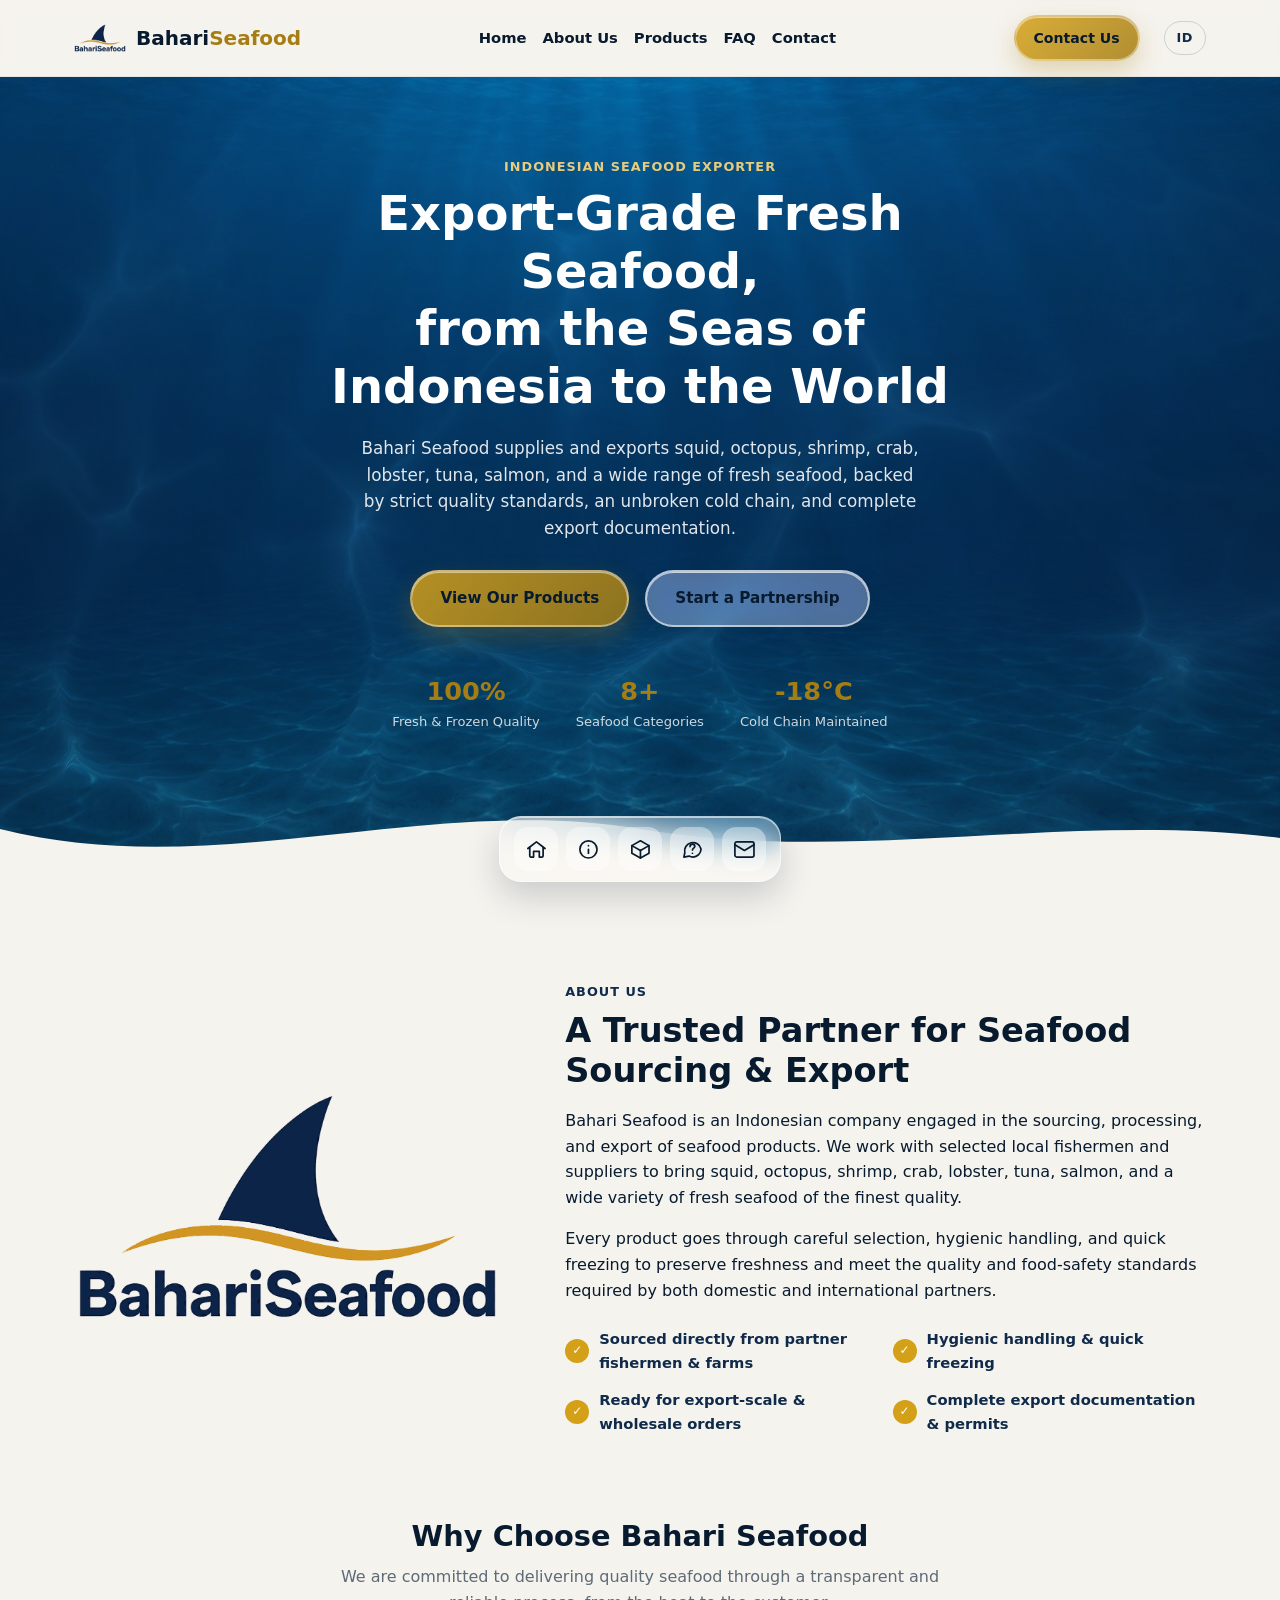
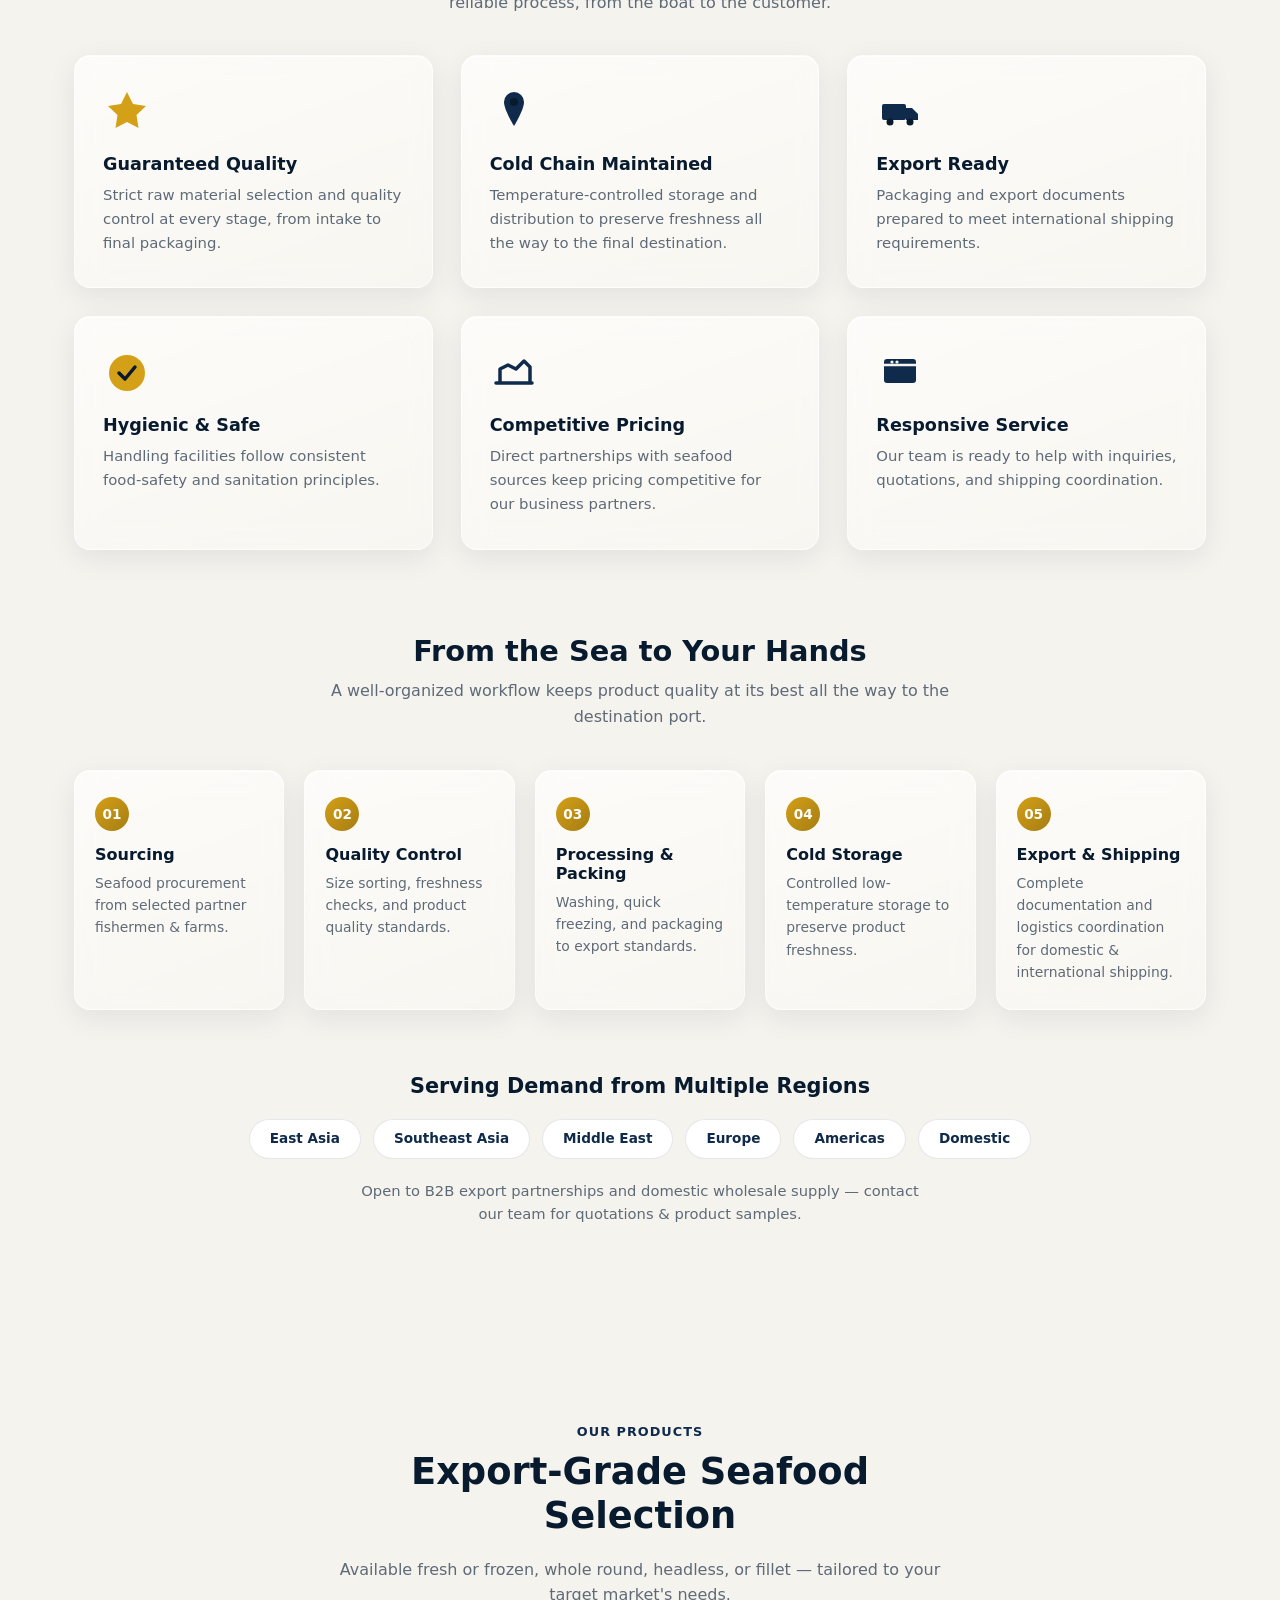
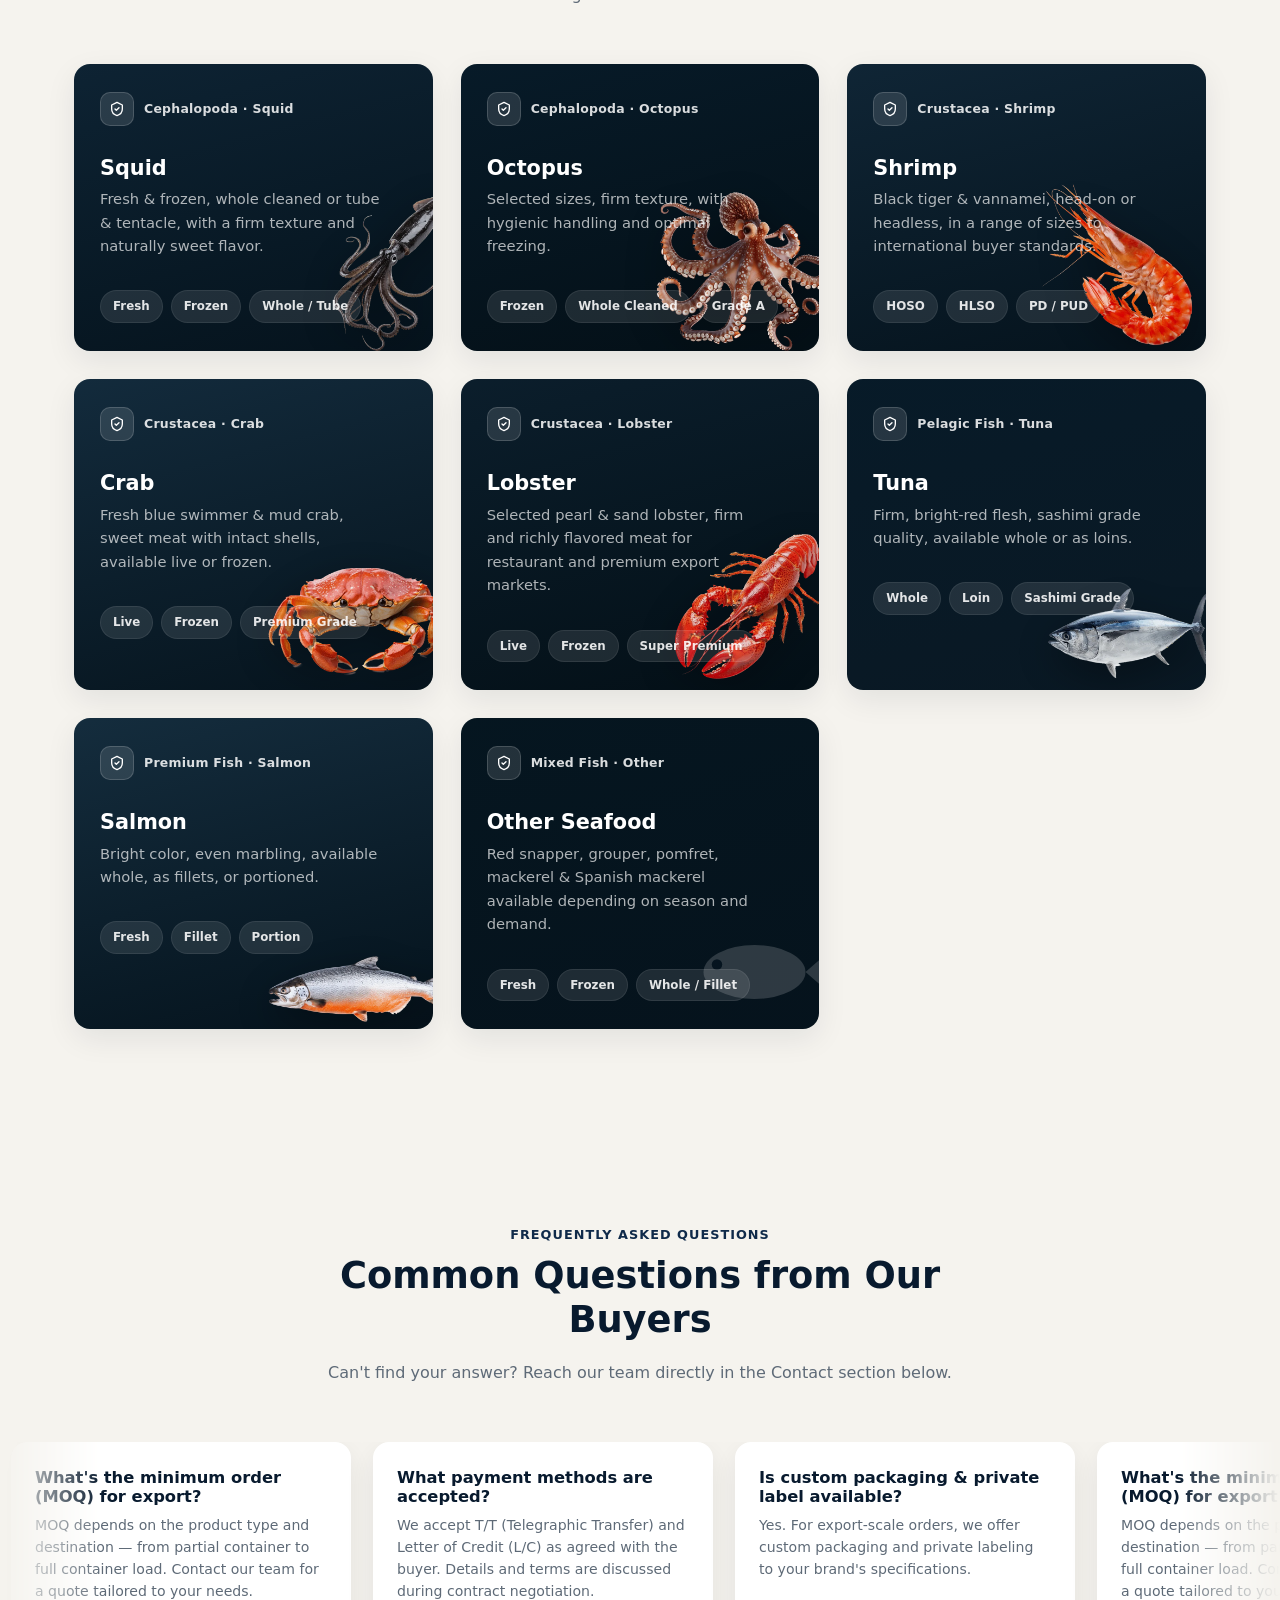
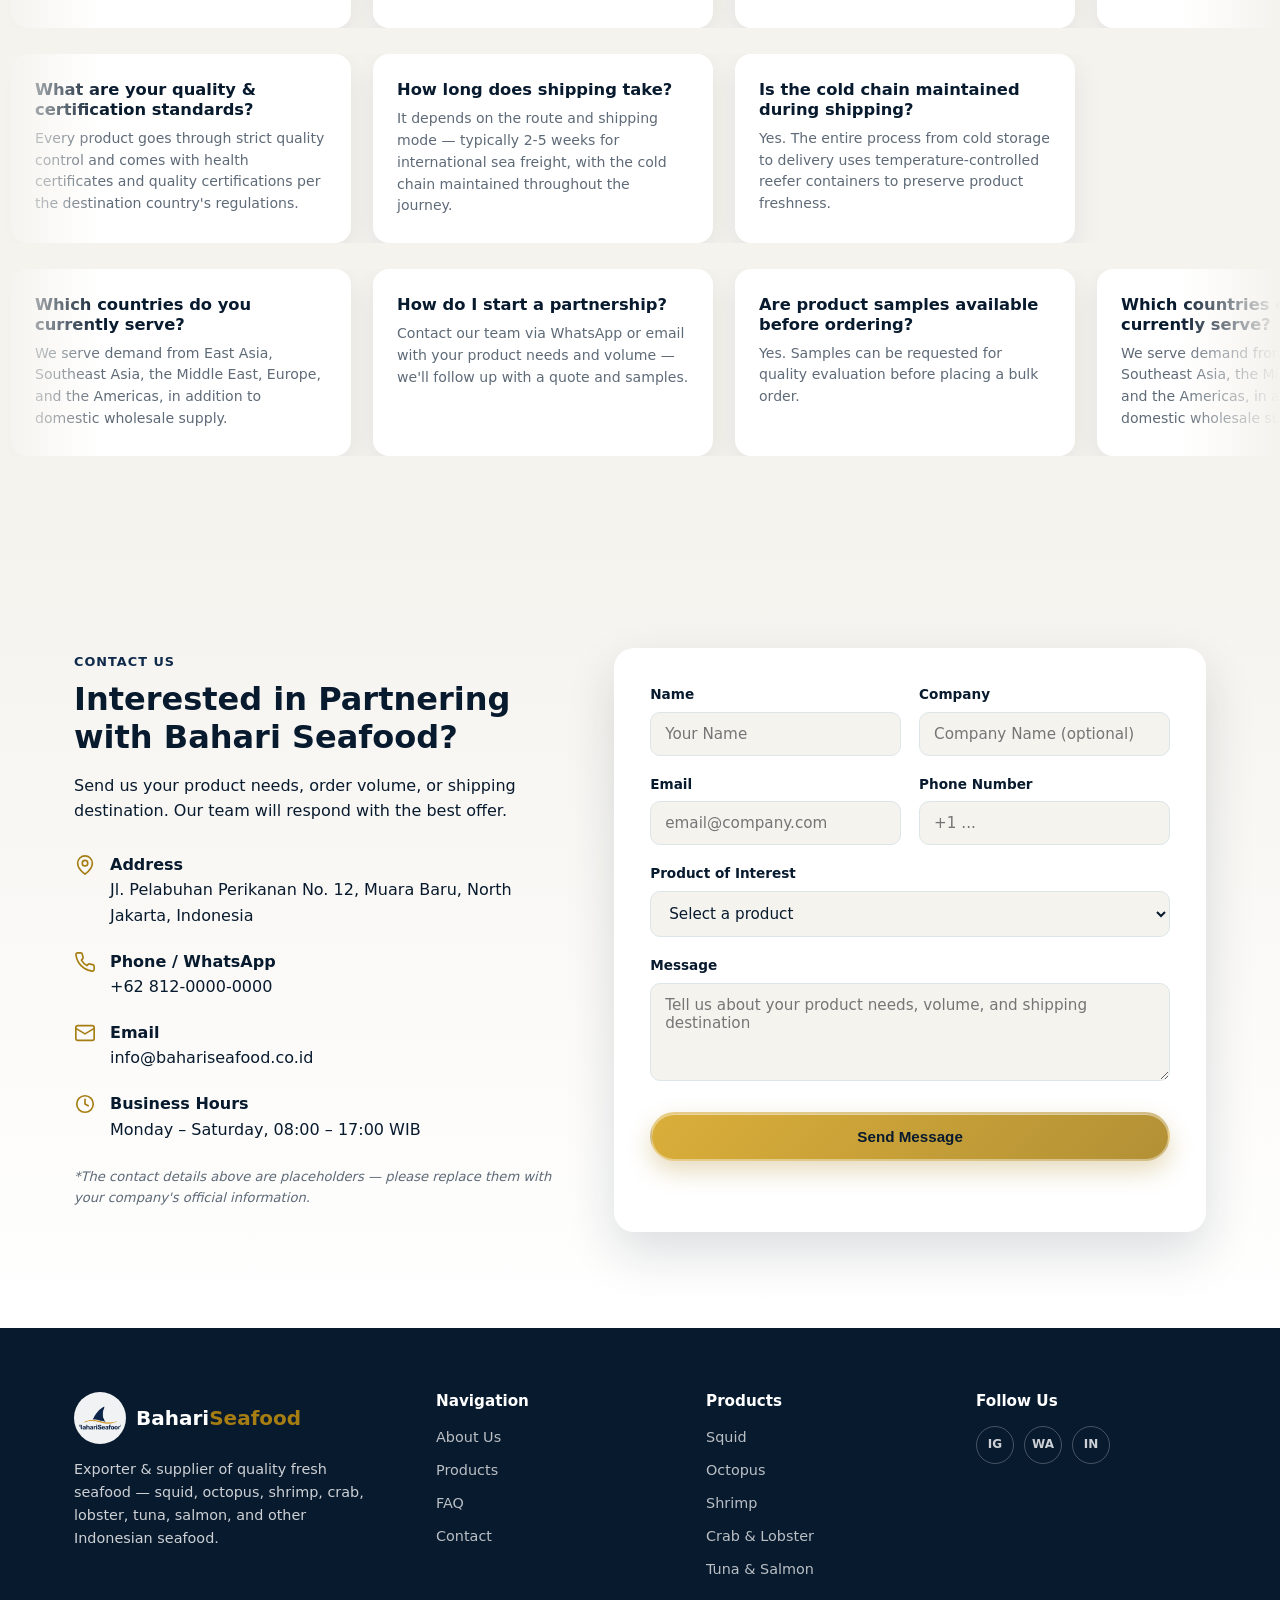
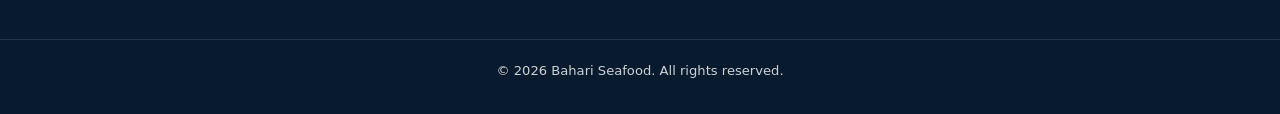
==== commit 3475fb62: "Rebrand to the new navy/gold BahariSeafood identity Swaps the old teal/orange playful branding for t" ====
--- a/en/index.html
+++ b/en/index.html
@@ -8,7 +8,7 @@
 <link rel="alternate" hreflang="id" href="../index.html">
 <link rel="alternate" hreflang="en" href="index.html">
 <link rel="alternate" hreflang="x-default" href="../index.html">
-<link rel="icon" href="../images/bahari-logo.png" type="image/png">
+<link rel="icon" href="../images/favicon.png" type="image/png">
 <link rel="stylesheet" href="../css/style.css">
 </head>
 <body>
@@ -63,7 +63,7 @@
         </div>
       </div>
     </div>
-    <svg class="hero-wave" viewBox="0 0 1440 100" preserveAspectRatio="none" aria-hidden="true"><path d="M0,40 C240,100 480,0 720,40 C960,80 1200,20 1440,50 L1440,100 L0,100 Z" fill="#F7FAFC"></path></svg>
+    <svg class="hero-wave" viewBox="0 0 1440 100" preserveAspectRatio="none" aria-hidden="true"><path d="M0,40 C240,100 480,0 720,40 C960,80 1200,20 1440,50 L1440,100 L0,100 Z" fill="#F5F3EE"></path></svg>
   </section>
 
   <!-- ===== ABOUT US + WHY CHOOSE US + EXPORT PROCESS (combined) ===== -->
@@ -93,32 +93,32 @@
       </div>
       <div class="feature-grid">
         <div class="feature-card reveal">
-          <div class="feature-icon"><svg viewBox="0 0 48 48"><path d="M24 4l6 12 13 2-9.5 9 2 13L24 34l-11.5 6 2-13-9.5-9 13-2z" fill="#FFB703"/></svg></div>
+          <div class="feature-icon"><svg viewBox="0 0 48 48"><path d="M24 4l6 12 13 2-9.5 9 2 13L24 34l-11.5 6 2-13-9.5-9 13-2z" fill="#D4A017"/></svg></div>
           <h3>Guaranteed Quality</h3>
           <p>Strict raw material selection and quality control at every stage, from intake to final packaging.</p>
         </div>
         <div class="feature-card reveal">
-          <div class="feature-icon"><svg viewBox="0 0 48 48"><path d="M24 4a10 10 0 0 0-10 10c0 8 10 24 10 24s10-16 10-24A10 10 0 0 0 24 4z" fill="#17BEBB"/><circle cx="24" cy="14" r="4" fill="#073B4C"/></svg></div>
+          <div class="feature-icon"><svg viewBox="0 0 48 48"><path d="M24 4a10 10 0 0 0-10 10c0 8 10 24 10 24s10-16 10-24A10 10 0 0 0 24 4z" fill="#0F2A4A"/><circle cx="24" cy="14" r="4" fill="#081A2E"/></svg></div>
           <h3>Cold Chain Maintained</h3>
           <p>Temperature-controlled storage and distribution to preserve freshness all the way to the final destination.</p>
         </div>
         <div class="feature-card reveal">
-          <div class="feature-icon"><svg viewBox="0 0 48 48"><rect x="6" y="16" width="24" height="16" rx="2" fill="#0B6E7A"/><path d="M30 20h6l6 6v6h-12z" fill="#17BEBB"/><circle cx="14" cy="34" r="3.5" fill="#073B4C"/><circle cx="34" cy="34" r="3.5" fill="#073B4C"/></svg></div>
+          <div class="feature-icon"><svg viewBox="0 0 48 48"><rect x="6" y="16" width="24" height="16" rx="2" fill="#0F2A4A"/><path d="M30 20h6l6 6v6h-12z" fill="#0F2A4A"/><circle cx="14" cy="34" r="3.5" fill="#081A2E"/><circle cx="34" cy="34" r="3.5" fill="#081A2E"/></svg></div>
           <h3>Export Ready</h3>
           <p>Packaging and export documents prepared to meet international shipping requirements.</p>
         </div>
         <div class="feature-card reveal">
-          <div class="feature-icon"><svg viewBox="0 0 48 48"><circle cx="24" cy="24" r="18" fill="#FFB703"/><path d="M16 24l6 6 10-12" stroke="#073B4C" stroke-width="3.5" fill="none" stroke-linecap="round" stroke-linejoin="round"/></svg></div>
+          <div class="feature-icon"><svg viewBox="0 0 48 48"><circle cx="24" cy="24" r="18" fill="#D4A017"/><path d="M16 24l6 6 10-12" stroke="#081A2E" stroke-width="3.5" fill="none" stroke-linecap="round" stroke-linejoin="round"/></svg></div>
           <h3>Hygienic &amp; Safe</h3>
           <p>Handling facilities follow consistent food-safety and sanitation principles.</p>
         </div>
         <div class="feature-card reveal">
-          <div class="feature-icon"><svg viewBox="0 0 48 48"><path d="M6 34h36M10 34V20l8-4 8 4 8-8 6 6v16" stroke="#17BEBB" stroke-width="3.5" fill="none" stroke-linecap="round" stroke-linejoin="round"/></svg></div>
+          <div class="feature-icon"><svg viewBox="0 0 48 48"><path d="M6 34h36M10 34V20l8-4 8 4 8-8 6 6v16" stroke="#0F2A4A" stroke-width="3.5" fill="none" stroke-linecap="round" stroke-linejoin="round"/></svg></div>
           <h3>Competitive Pricing</h3>
           <p>Direct partnerships with seafood sources keep pricing competitive for our business partners.</p>
         </div>
         <div class="feature-card reveal">
-          <div class="feature-icon"><svg viewBox="0 0 48 48"><rect x="8" y="10" width="32" height="24" rx="3" fill="#0B6E7A"/><path d="M8 16h32" stroke="#F7FAFC" stroke-width="2.5"/><circle cx="16" cy="13" r="1.6" fill="#F7FAFC"/><circle cx="21" cy="13" r="1.6" fill="#F7FAFC"/></svg></div>
+          <div class="feature-icon"><svg viewBox="0 0 48 48"><rect x="8" y="10" width="32" height="24" rx="3" fill="#0F2A4A"/><path d="M8 16h32" stroke="#F5F3EE" stroke-width="2.5"/><circle cx="16" cy="13" r="1.6" fill="#F5F3EE"/><circle cx="21" cy="13" r="1.6" fill="#F5F3EE"/></svg></div>
           <h3>Responsive Service</h3>
           <p>Our team is ready to help with inquiries, quotations, and shipping coordination.</p>
         </div>
@@ -184,7 +184,7 @@
 
       <div class="product-grid">
 
-        <article class="product-card reveal" style="--c1:#0891B2;--c2:#17BEBB">
+        <article class="product-card reveal" style="--c1:#24466E;--c2:#0F2A4A">
           <div class="card-decor card-decor--photo" aria-hidden="true">
             <img src="../images/cumi.webp" alt="" loading="lazy" width="467" height="700">
           </div>
@@ -197,7 +197,7 @@
           <div class="tags"><span>Fresh</span><span>Frozen</span><span>Whole / Tube</span></div>
         </article>
 
-        <article class="product-card reveal" style="--c1:#0B6E7A;--c2:#073B4C">
+        <article class="product-card reveal" style="--c1:#0F2A4A;--c2:#081A2E">
           <div class="card-decor card-decor--photo" aria-hidden="true">
             <img src="../images/gurita.webp" alt="" loading="lazy" width="700" height="700">
           </div>
@@ -210,7 +210,7 @@
           <div class="tags"><span>Frozen</span><span>Whole Cleaned</span><span>Grade A</span></div>
         </article>
 
-        <article class="product-card reveal" style="--c1:#17BEBB;--c2:#0891B2">
+        <article class="product-card reveal" style="--c1:#2A4D75;--c2:#0F2A4A">
           <div class="card-decor card-decor--photo" aria-hidden="true">
             <img src="../images/udang.webp" alt="" loading="lazy" width="700" height="700">
           </div>
@@ -223,7 +223,7 @@
           <div class="tags"><span>HOSO</span><span>HLSO</span><span>PD / PUD</span></div>
         </article>
 
-        <article class="product-card reveal" style="--c1:#FF6B6B;--c2:#C0392B">
+        <article class="product-card reveal" style="--c1:#35608C;--c2:#14304F">
           <div class="card-decor card-decor--photo" aria-hidden="true">
             <img src="../images/kepiting.webp" alt="" loading="lazy" width="700" height="700">
           </div>
@@ -236,7 +236,7 @@
           <div class="tags"><span>Live</span><span>Frozen</span><span>Premium Grade</span></div>
         </article>
 
-        <article class="product-card reveal" style="--c1:#EF4444;--c2:#991B1B">
+        <article class="product-card reveal" style="--c1:#1C3555;--c2:#081A2E">
           <div class="card-decor card-decor--photo" aria-hidden="true">
             <img src="../images/lobster.webp" alt="" loading="lazy" width="700" height="700">
           </div>
@@ -249,7 +249,7 @@
           <div class="tags"><span>Live</span><span>Frozen</span><span>Super Premium</span></div>
         </article>
 
-        <article class="product-card reveal" style="--c1:#FFB703;--c2:#FB8500">
+        <article class="product-card reveal" style="--c1:#0F2A4A;--c2:#24466E">
           <div class="card-decor card-decor--photo" aria-hidden="true">
             <img src="../images/tuna.webp" alt="" loading="lazy" width="700" height="467">
           </div>
@@ -262,7 +262,7 @@
           <div class="tags"><span>Whole</span><span>Loin</span><span>Sashimi Grade</span></div>
         </article>
 
-        <article class="product-card reveal" style="--c1:#FB8500;--c2:#E85D75">
+        <article class="product-card reveal" style="--c1:#3A6690;--c2:#0F2A4A">
           <div class="card-decor card-decor--photo" aria-hidden="true">
             <img src="../images/salmon.webp" alt="" loading="lazy" width="700" height="392">
           </div>
@@ -275,9 +275,9 @@
           <div class="tags"><span>Fresh</span><span>Fillet</span><span>Portion</span></div>
         </article>
 
-        <article class="product-card reveal" style="--c1:#0B6E7A;--c2:#17BEBB">
+        <article class="product-card reveal" style="--c1:#081A2E;--c2:#0F2A4A">
           <div class="card-decor" aria-hidden="true">
-            <svg viewBox="0 0 100 100"><ellipse cx="45" cy="50" rx="34" ry="18" fill="#fff"/><path d="M79 50l16-14v28z" fill="#fff"/><circle cx="20" cy="45" r="3.5" fill="#073B4C"/></svg>
+            <svg viewBox="0 0 100 100"><ellipse cx="45" cy="50" rx="34" ry="18" fill="#fff"/><path d="M79 50l16-14v28z" fill="#fff"/><circle cx="20" cy="45" r="3.5" fill="#081A2E"/></svg>
           </div>
           <div class="card-badge">
             <span class="card-badge-icon"><svg viewBox="0 0 24 24" fill="none" stroke="currentColor" stroke-width="2" stroke-linecap="round" stroke-linejoin="round"><path d="M12 2l8 4v6c0 5-3.5 8.5-8 10-4.5-1.5-8-5-8-10V6l8-4z"/><path d="M9 12l2 2 4-4"/></svg></span>
--- a/css/style.css
+++ b/css/style.css
@@ -1,20 +1,30 @@
 /* ===== Bahari Seafood — Stylesheet ===== */
 
+/* Rebrand palette (Navy/Gold, replacing the old teal/orange scheme) — the
+   five colors below are the only literal brand hues in this file. --deep/
+   --deep-2/--teal/--teal-2/--gold/--gold-2 are kept as the same variable
+   names to avoid touching every selector, but now point at navy/gold
+   tones or color-mix() tints derived from them instead of teal/orange. */
 :root {
-  --deep: #073B4C;
-  --deep-2: #0B6E7A;
-  --teal: #17BEBB;
-  --teal-2: #0891B2;
-  --gold: #FFB703;
-  --gold-2: #FB8500;
-  --bg: #F7FAFC;
-  --bg-alt: #EDF6F6;
-  --text: #1F2F33;
-  --text-muted: #55696E;
+  --navy: #0F2A4A;
+  --navy-deep: #081A2E;
+  --brand-gold: #D4A017;
+  --cream: #F5F3EE;
+
+  --deep: var(--navy-deep);
+  --deep-2: var(--navy);
+  --teal: var(--brand-gold);
+  --teal-2: color-mix(in srgb, var(--brand-gold) 78%, black);
+  --gold: var(--brand-gold);
+  --gold-2: color-mix(in srgb, var(--brand-gold) 78%, black);
+  --bg: var(--cream);
+  --bg-alt: #FFFFFF;
+  --text: var(--navy-deep);
+  --text-muted: color-mix(in srgb, var(--navy-deep) 65%, white);
   --white: #FFFFFF;
   --radius: 16px;
-  --shadow: 0 10px 30px rgba(7, 59, 76, 0.08);
-  --shadow-lg: 0 20px 50px rgba(7, 59, 76, 0.14);
+  --shadow: 0 10px 30px rgba(8, 26, 46, 0.08);
+  --shadow-lg: 0 20px 50px rgba(8, 26, 46, 0.14);
   --container: 1180px;
 }
 
@@ -77,21 +87,21 @@
   transition: transform .2s ease, box-shadow .2s ease, background .2s ease, color .2s ease;
 }
 .btn-primary {
-  background: linear-gradient(135deg, rgba(255,183,3,0.8), rgba(251,133,0,0.8));
+  background: linear-gradient(135deg, rgba(212,160,23,0.85), rgba(165,125,18,0.85));
   backdrop-filter: blur(12px) saturate(160%);
   -webkit-backdrop-filter: blur(12px) saturate(160%);
   border-color: rgba(255,255,255,0.4);
   color: var(--deep);
-  box-shadow: 0 10px 24px rgba(251, 133, 0, 0.24), inset 0 1px 0 rgba(255,255,255,0.5);
-}
-.btn-primary:hover { transform: translateY(-2px); box-shadow: 0 14px 30px rgba(251, 133, 0, 0.32), inset 0 1px 0 rgba(255,255,255,0.5); }
+  box-shadow: 0 10px 24px rgba(165,125,18,0.28), inset 0 1px 0 rgba(255,255,255,0.5);
+}
+.btn-primary:hover { transform: translateY(-2px); box-shadow: 0 14px 30px rgba(165,125,18,0.36), inset 0 1px 0 rgba(255,255,255,0.5); }
 .btn-outline {
   background: rgba(255,255,255,.3);
   backdrop-filter: blur(10px) saturate(180%);
   -webkit-backdrop-filter: blur(10px) saturate(180%);
   border-color: rgba(255,255,255,.6);
   color: var(--deep);
-  box-shadow: 0 8px 24px rgba(7,59,76,0.12), inset 0 1px 0 rgba(255,255,255,0.7);
+  box-shadow: 0 8px 24px rgba(8, 26, 46,0.12), inset 0 1px 0 rgba(255,255,255,0.7);
 }
 .btn-outline:hover { background: rgba(255,255,255,.48); transform: translateY(-2px); }
 
@@ -100,9 +110,9 @@
   position: sticky;
   top: 0;
   z-index: 100;
-  background: rgba(247, 250, 252, 0.85);
+  background: rgba(245, 243, 238, 0.85);
   backdrop-filter: blur(10px);
-  border-bottom: 1px solid rgba(7,59,76,0.06);
+  border-bottom: 1px solid rgba(8, 26, 46,0.06);
 }
 .header-inner {
   display: flex;
@@ -130,7 +140,7 @@
   font-weight: 800;
   letter-spacing: .04em;
   color: var(--deep-2);
-  border: 1px solid rgba(7,59,76,0.16);
+  border: 1px solid rgba(8, 26, 46,0.16);
   border-radius: 999px;
   padding: 6px 12px;
   transition: background .2s ease, color .2s ease;
@@ -153,7 +163,7 @@
   position: fixed;
   inset: 0;
   z-index: 90;
-  background: rgba(3, 20, 28, 0.45);
+  background: rgba(8, 26, 46, 0.45);
   opacity: 0;
   pointer-events: none;
   transition: opacity .2s ease;
@@ -168,14 +178,14 @@
 .hero { position: relative; overflow: hidden; }
 .hero-bg {
   position: absolute; inset: 0;
-  background: radial-gradient(120% 100% at 15% 0%, #7DE8DC 0%, #38BDC9 55%, #17A2AE 100%);
+  background: radial-gradient(120% 100% at 15% 0%, #2A4D75 0%, #0F2A4A 55%, #081A2E 100%);
   z-index: -2;
 }
 .hero-bg::after {
   content: "";
   position: absolute; inset: 0;
-  background: radial-gradient(circle at 85% 20%, rgba(255,255,255,0.5), transparent 45%),
-              radial-gradient(circle at 30% 90%, rgba(255,209,102,0.28), transparent 40%);
+  background: radial-gradient(circle at 85% 20%, rgba(255,255,255,0.3), transparent 45%),
+              radial-gradient(circle at 30% 90%, rgba(212,160,23,0.28), transparent 40%);
 }
 /* Animated WebGL water ripple (js/hero-ripple.js) painted on top of .hero-bg.
    .hero-bg stays underneath as the fallback when WebGL is unavailable. */
@@ -194,7 +204,7 @@
   position: absolute;
   inset: 0;
   z-index: -1;
-  background: linear-gradient(180deg, rgba(3,20,28,0.35), rgba(3,20,28,0.5));
+  background: linear-gradient(180deg, rgba(8, 26, 46,0.35), rgba(8, 26, 46,0.5));
   pointer-events: none;
 }
 .hero-inner {
@@ -204,7 +214,7 @@
   position: relative;
 }
 .hero-copy { color: var(--white); max-width: 720px; text-align: center; }
-.hero-copy .eyebrow { color: #A9E9E4; }
+.hero-copy .eyebrow { color: #E7CB7F; }
 .hero-copy h1 { color: var(--white); font-size: clamp(2rem, 4vw, 3rem); margin-bottom: .4em; }
 .hero-desc { color: rgba(255,255,255,0.88); font-size: 1.05rem; max-width: 560px; margin-left: auto; margin-right: auto; }
 .hero-actions { display: flex; justify-content: center; gap: 16px; flex-wrap: wrap; margin: 28px 0 44px; }
@@ -382,7 +392,7 @@
   backdrop-filter: blur(14px) saturate(160%);
   -webkit-backdrop-filter: blur(14px) saturate(160%);
   border: 1px solid rgba(255,255,255,0.6);
-  box-shadow: 0 8px 28px rgba(7,59,76,0.08), inset 0 1px 0 rgba(255,255,255,0.85);
+  box-shadow: 0 8px 28px rgba(8, 26, 46,0.08), inset 0 1px 0 rgba(255,255,255,0.85);
 }
 .process-num {
   display: inline-block;
@@ -404,7 +414,7 @@
 .market-tags { display: flex; gap: 12px; justify-content: center; flex-wrap: wrap; margin: 20px 0; }
 .market-tags span {
   background: var(--white);
-  border: 1px solid rgba(7,59,76,0.1);
+  border: 1px solid rgba(8, 26, 46,0.1);
   color: var(--deep-2);
   font-weight: 700;
   font-size: .85rem;
@@ -553,7 +563,7 @@
   right: 24px; bottom: 24px;
   width: 46px; height: 46px;
   border-radius: 50%;
-  background: linear-gradient(135deg, rgba(255,183,3,0.75), rgba(251,133,0,0.75));
+  background: linear-gradient(135deg, rgba(212,160,23,0.8), rgba(165,125,18,0.8));
   backdrop-filter: blur(10px) saturate(160%);
   -webkit-backdrop-filter: blur(10px) saturate(160%);
   color: var(--deep);
@@ -602,7 +612,7 @@
   backdrop-filter: blur(16px) saturate(180%);
   -webkit-backdrop-filter: blur(16px) saturate(180%);
   border: 1px solid rgba(255,255,255,0.55);
-  box-shadow: 0 14px 34px rgba(7,59,76,0.18), inset 0 1px 0 rgba(255,255,255,0.6);
+  box-shadow: 0 14px 34px rgba(8, 26, 46,0.18), inset 0 1px 0 rgba(255,255,255,0.6);
   /* No overflow-x:auto here on purpose: mixing overflow-x:auto with
      overflow-y:visible makes browsers compute the "visible" axis as auto
      too (per spec), which would clip .dock-tooltip since it pops up above
@@ -639,7 +649,7 @@
   padding: 6px 12px;
   border-radius: 8px;
   border: 1px solid rgba(255,255,255,0.7);
-  box-shadow: 0 8px 18px rgba(7,59,76,0.16);
+  box-shadow: 0 8px 18px rgba(8, 26, 46,0.16);
   opacity: 0;
   pointer-events: none;
   transition: opacity .18s ease, transform .18s ease;
@@ -687,7 +697,7 @@
     display: none;
   }
   .main-nav.open { display: flex; }
-  .main-nav a { padding: 12px 0; border-bottom: 1px solid rgba(7,59,76,0.06); }
+  .main-nav a { padding: 12px 0; border-bottom: 1px solid rgba(8, 26, 46,0.06); }
 }
 
 @media (max-width: 640px) {
